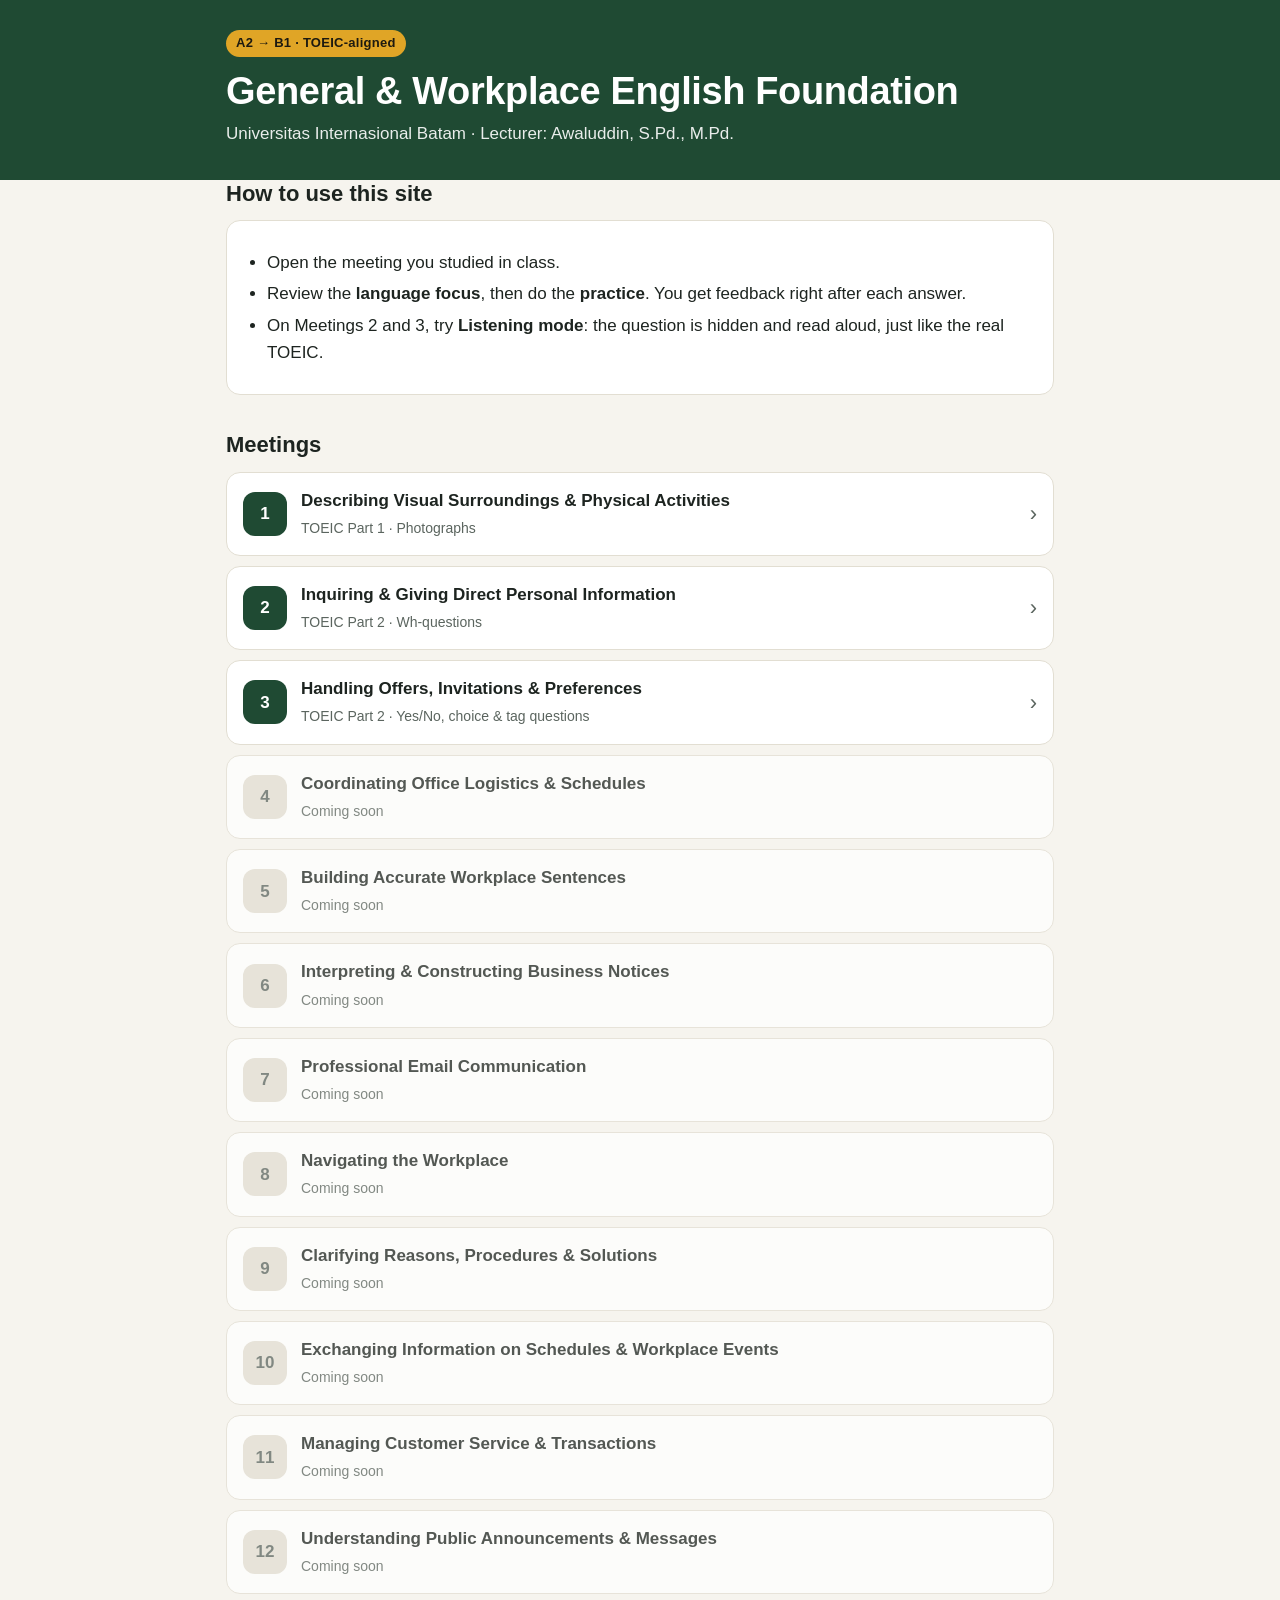
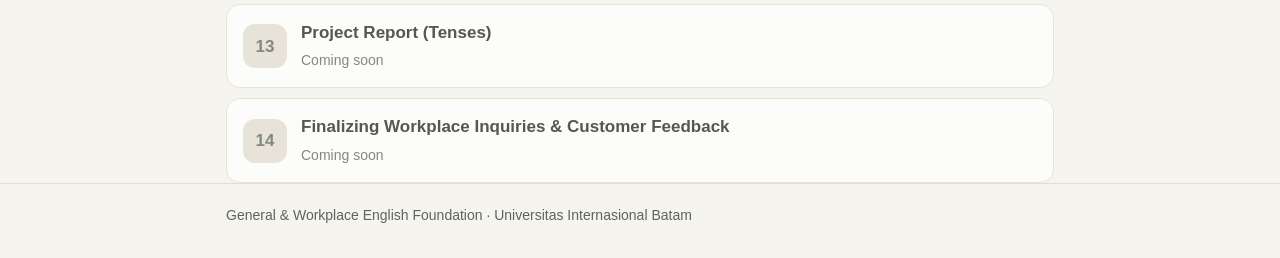
==== index.html @ 65c7a279 "Add course website with Meetings 1-3 practice pages Co-Authored-By: Claude Opus 5.5 <noreply@anthrop" ====
<!doctype html>
<html lang="en">
<head>
<meta charset="utf-8">
<meta name="viewport" content="width=device-width, initial-scale=1">
<title>Workplace English Foundation</title>
<meta name="description" content="General & Workplace English Foundation (A2 → B1), Universitas Internasional Batam. Meeting materials and TOEIC-style practice.">
<link rel="stylesheet" href="assets/style.css">
</head>
<body>
<header class="site">
  <div class="wrap">
    <span class="badge">A2 → B1 · TOEIC-aligned</span>
    <h1>General &amp; Workplace English Foundation</h1>
    <p>Universitas Internasional Batam · Lecturer: Awaluddin, S.Pd., M.Pd.</p>
  </div>
</header>

<main class="wrap">
  <h2>How to use this site</h2>
  <div class="card">
    <ul class="clean">
      <li>Open the meeting you studied in class.</li>
      <li>Review the <strong>language focus</strong>, then do the <strong>practice</strong>. You get feedback right after each answer.</li>
      <li>On Meetings 2 and 3, try <strong>Listening mode</strong>: the question is hidden and read aloud, just like the real TOEIC.</li>
    </ul>
  </div>

  <h2>Meetings</h2>
  <ul class="meetings">
    <li><a href="meeting-01.html"><span class="num">1</span><span><span class="title">Describing Visual Surroundings &amp; Physical Activities</span><br><span class="meta">TOEIC Part 1 · Photographs</span></span><span class="go" aria-hidden="true">›</span></a></li>
    <li><a href="meeting-02.html"><span class="num">2</span><span><span class="title">Inquiring &amp; Giving Direct Personal Information</span><br><span class="meta">TOEIC Part 2 · Wh-questions</span></span><span class="go" aria-hidden="true">›</span></a></li>
    <li><a href="meeting-03.html"><span class="num">3</span><span><span class="title">Handling Offers, Invitations &amp; Preferences</span><br><span class="meta">TOEIC Part 2 · Yes/No, choice &amp; tag questions</span></span><span class="go" aria-hidden="true">›</span></a></li>
    <li class="soon"><div><span class="num">4</span><span><span class="title">Coordinating Office Logistics &amp; Schedules</span><br><span class="meta">Coming soon</span></span></div></li>
    <li class="soon"><div><span class="num">5</span><span><span class="title">Building Accurate Workplace Sentences</span><br><span class="meta">Coming soon</span></span></div></li>
    <li class="soon"><div><span class="num">6</span><span><span class="title">Interpreting &amp; Constructing Business Notices</span><br><span class="meta">Coming soon</span></span></div></li>
    <li class="soon"><div><span class="num">7</span><span><span class="title">Professional Email Communication</span><br><span class="meta">Coming soon</span></span></div></li>
    <li class="soon"><div><span class="num">8</span><span><span class="title">Navigating the Workplace</span><br><span class="meta">Coming soon</span></span></div></li>
    <li class="soon"><div><span class="num">9</span><span><span class="title">Clarifying Reasons, Procedures &amp; Solutions</span><br><span class="meta">Coming soon</span></span></div></li>
    <li class="soon"><div><span class="num">10</span><span><span class="title">Exchanging Information on Schedules &amp; Workplace Events</span><br><span class="meta">Coming soon</span></span></div></li>
    <li class="soon"><div><span class="num">11</span><span><span class="title">Managing Customer Service &amp; Transactions</span><br><span class="meta">Coming soon</span></span></div></li>
    <li class="soon"><div><span class="num">12</span><span><span class="title">Understanding Public Announcements &amp; Messages</span><br><span class="meta">Coming soon</span></span></div></li>
    <li class="soon"><div><span class="num">13</span><span><span class="title">Project Report (Tenses)</span><br><span class="meta">Coming soon</span></span></div></li>
    <li class="soon"><div><span class="num">14</span><span><span class="title">Finalizing Workplace Inquiries &amp; Customer Feedback</span><br><span class="meta">Coming soon</span></span></div></li>
  </ul>
</main>

<footer class="site">
  <div class="wrap">General &amp; Workplace English Foundation · Universitas Internasional Batam</div>
</footer>
</body>
</html>
---- assets/style.css ----
:root {
  --bg: #f6f4ee;
  --surface: #ffffff;
  --ink: #1d2420;
  --muted: #5b655f;
  --line: #e2ded2;
  --brand: #1f4a33;
  --brand-ink: #ffffff;
  --accent: #e0a526;
  --accent-soft: #fbf1d8;
  --ok: #1d7a46;
  --ok-soft: #e3f3e9;
  --bad: #b3372c;
  --bad-soft: #fbe6e3;
  --radius: 14px;
  color-scheme: light;
}
@media (prefers-color-scheme: dark) {
  :root:not([data-theme="light"]) {
    --bg: #131815;
    --surface: #1b221e;
    --ink: #e8ece9;
    --muted: #a2ada6;
    --line: #2d3731;
    --brand: #2c6b49;
    --accent: #e8b545;
    --accent-soft: #3a3120;
    --ok: #5fcf8e;
    --ok-soft: #1c3526;
    --bad: #f08a7e;
    --bad-soft: #3d2320;
    color-scheme: dark;
  }
}
:root[data-theme="dark"] {
  --bg: #131815; --surface: #1b221e; --ink: #e8ece9; --muted: #a2ada6; --line: #2d3731;
  --brand: #2c6b49; --accent: #e8b545; --accent-soft: #3a3120;
  --ok: #5fcf8e; --ok-soft: #1c3526; --bad: #f08a7e; --bad-soft: #3d2320;
  color-scheme: dark;
}

* { box-sizing: border-box; }
html { -webkit-text-size-adjust: 100%; }
body {
  margin: 0;
  background: var(--bg);
  color: var(--ink);
  font: 17px/1.6 -apple-system, BlinkMacSystemFont, "Segoe UI", Roboto, "Helvetica Neue", Arial, sans-serif;
}
a { color: var(--brand); }
@media (prefers-color-scheme: dark) { :root:not([data-theme="light"]) a { color: var(--accent); } }

.wrap { max-width: 860px; margin: 0 auto; padding: 0 16px; }

header.site {
  background: var(--brand);
  color: var(--brand-ink);
  padding: 28px 0 32px;
}
header.site a { color: var(--brand-ink); text-decoration: none; }
header.site .crumb { font-size: 14px; opacity: .85; margin-bottom: 10px; display: inline-block; }
header.site h1 { margin: 0 0 6px; font-size: clamp(26px, 5vw, 38px); line-height: 1.2; letter-spacing: -.01em; }
header.site p { margin: 0; opacity: .9; max-width: 60ch; }
.badge {
  display: inline-block; background: var(--accent); color: #1d1a10;
  font-size: 13px; font-weight: 700; padding: 3px 10px; border-radius: 999px;
  margin-bottom: 12px; letter-spacing: .02em;
}

main { padding: 28px 0 48px; }
h2 { font-size: 22px; margin: 36px 0 12px; line-height: 1.3; }
h2:first-child { margin-top: 0; }
h3 { font-size: 18px; margin: 20px 0 8px; }

.card {
  background: var(--surface);
  border: 1px solid var(--line);
  border-radius: var(--radius);
  padding: 20px;
  margin-bottom: 16px;
}
.note {
  background: var(--accent-soft);
  border-left: 4px solid var(--accent);
  border-radius: 8px;
  padding: 12px 16px;
  margin: 16px 0;
}

/* Meeting list */
.meetings { list-style: none; padding: 0; margin: 0; display: grid; gap: 10px; }
.meetings li a, .meetings li > div {
  display: flex; gap: 14px; align-items: center;
  background: var(--surface); border: 1px solid var(--line); border-radius: var(--radius);
  padding: 14px 16px; text-decoration: none; color: var(--ink);
}
.meetings li a:hover { border-color: var(--brand); }
.meetings .num {
  flex: 0 0 44px; height: 44px; border-radius: 12px;
  display: grid; place-items: center; font-weight: 700;
  background: var(--brand); color: var(--brand-ink);
}
.meetings .soon .num { background: var(--line); color: var(--muted); }
.meetings .title { font-weight: 600; line-height: 1.35; }
.meetings .meta { font-size: 14px; color: var(--muted); }
.meetings .soon { opacity: .75; }
.meetings .go { margin-left: auto; font-size: 22px; color: var(--muted); }

/* Language focus tables */
.focus { width: 100%; border-collapse: collapse; font-size: 16px; }
.focus th, .focus td { text-align: left; padding: 10px 8px; border-bottom: 1px solid var(--line); vertical-align: top; }
.focus th { font-size: 13px; text-transform: uppercase; letter-spacing: .04em; color: var(--muted); }
.table-scroll { overflow-x: auto; }

ul.clean { padding-left: 20px; margin: 8px 0; }
ul.clean li { margin: 4px 0; }

/* Quiz */
.quiz-bar {
  display: flex; flex-wrap: wrap; gap: 10px; align-items: center; justify-content: space-between;
  margin-bottom: 16px;
}
.toggle { display: inline-flex; border: 1px solid var(--line); border-radius: 999px; overflow: hidden; background: var(--surface); }
.toggle button {
  border: 0; background: transparent; color: var(--ink); font: inherit; font-size: 15px;
  padding: 8px 16px; cursor: pointer; min-height: 40px;
}
.toggle button[aria-pressed="true"] { background: var(--brand); color: var(--brand-ink); }
.score { font-weight: 700; font-size: 15px; }

.q { background: var(--surface); border: 1px solid var(--line); border-radius: var(--radius); padding: 18px; margin-bottom: 14px; }
.q-head { display: flex; gap: 10px; align-items: flex-start; margin-bottom: 12px; }
.q-num { flex: 0 0 auto; font-weight: 700; color: var(--muted); min-width: 26px; }
.q-text { font-weight: 600; }
.q-text.hidden-text { color: var(--muted); font-weight: 400; font-style: italic; }
.play {
  margin-left: auto; flex: 0 0 auto;
  border: 1px solid var(--line); background: var(--surface); color: var(--ink);
  border-radius: 999px; padding: 6px 14px; font: inherit; font-size: 14px; cursor: pointer; min-height: 36px;
}
.opts { display: grid; gap: 8px; }
.opt {
  display: flex; gap: 10px; align-items: flex-start; text-align: left; width: 100%;
  border: 1px solid var(--line); background: var(--bg); color: var(--ink);
  border-radius: 10px; padding: 10px 12px; font: inherit; cursor: pointer; min-height: 44px;
}
.opt:hover:not(:disabled) { border-color: var(--brand); }
.opt .letter { font-weight: 700; flex: 0 0 22px; }
.opt:disabled { cursor: default; }
.opt.correct { background: var(--ok-soft); border-color: var(--ok); }
.opt.wrong { background: var(--bad-soft); border-color: var(--bad); }
.feedback { margin-top: 10px; font-size: 15px; padding: 10px 12px; border-radius: 10px; display: none; }
.feedback.show { display: block; }
.feedback.ok { background: var(--ok-soft); }
.feedback.no { background: var(--bad-soft); }
.feedback strong { display: block; margin-bottom: 2px; }

.btn {
  display: inline-block; border: 0; background: var(--brand); color: var(--brand-ink);
  font: inherit; font-weight: 600; padding: 10px 18px; border-radius: 999px; cursor: pointer; min-height: 44px;
}
.btn.secondary { background: var(--surface); color: var(--ink); border: 1px solid var(--line); }
.result { text-align: center; }
.result .big { font-size: 40px; font-weight: 800; margin: 4px 0; }

.pager { display: flex; justify-content: space-between; gap: 12px; margin-top: 28px; flex-wrap: wrap; }
.pager a { text-decoration: none; font-weight: 600; }

footer.site { border-top: 1px solid var(--line); padding: 20px 0 32px; font-size: 14px; color: var(--muted); }
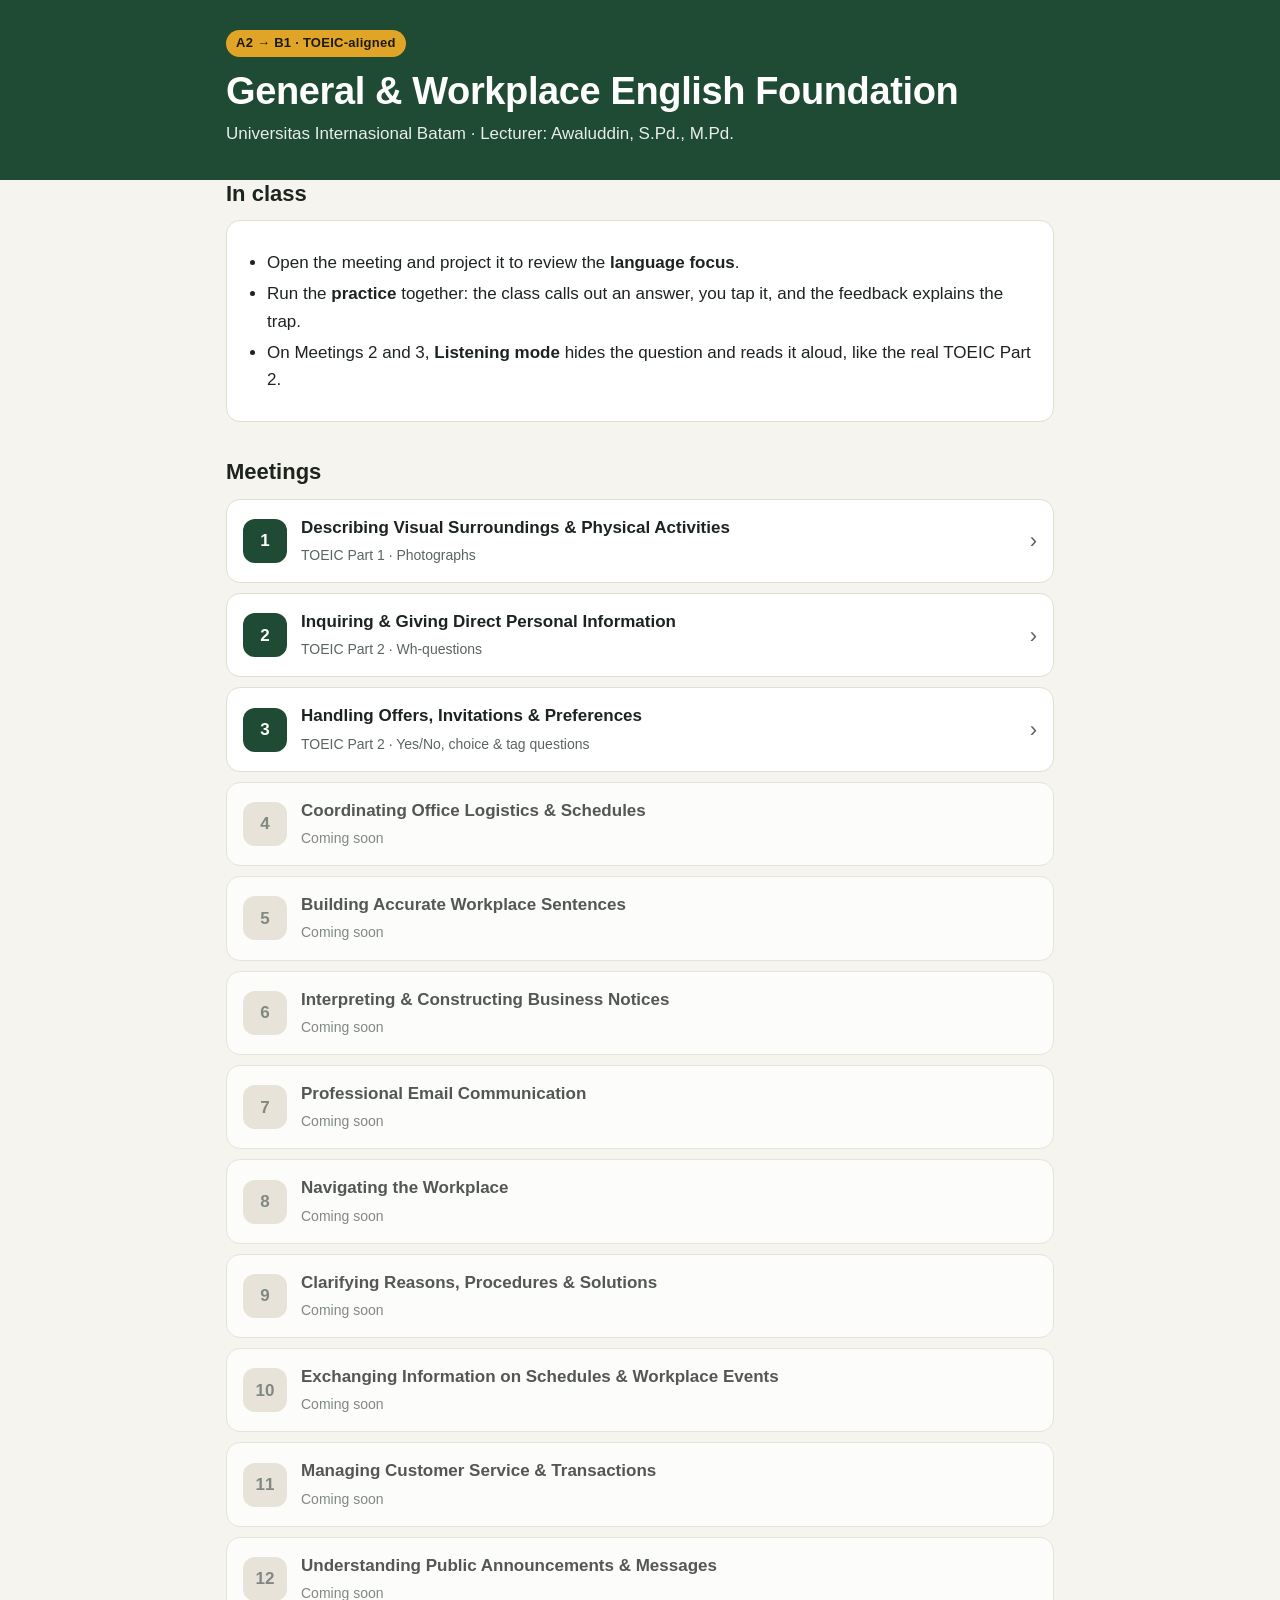
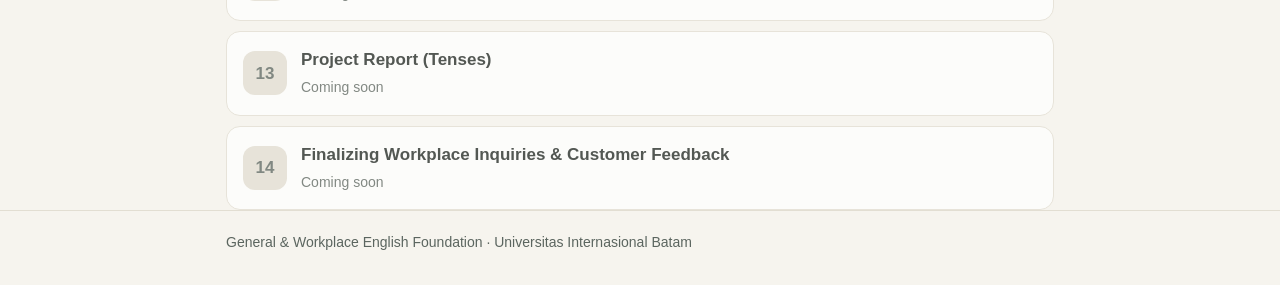
==== commit 205c3765: "Adapt home page for in-class lecturer use Co-Authored-By: Claude Opus 5.5 <noreply@anthropic.com> Cl" ====
--- a/index.html
+++ b/index.html
@@ -17,12 +17,12 @@
 </header>
 
 <main class="wrap">
-  <h2>How to use this site</h2>
+  <h2>In class</h2>
   <div class="card">
     <ul class="clean">
-      <li>Open the meeting you studied in class.</li>
-      <li>Review the <strong>language focus</strong>, then do the <strong>practice</strong>. You get feedback right after each answer.</li>
-      <li>On Meetings 2 and 3, try <strong>Listening mode</strong>: the question is hidden and read aloud, just like the real TOEIC.</li>
+      <li>Open the meeting and project it to review the <strong>language focus</strong>.</li>
+      <li>Run the <strong>practice</strong> together: the class calls out an answer, you tap it, and the feedback explains the trap.</li>
+      <li>On Meetings 2 and 3, <strong>Listening mode</strong> hides the question and reads it aloud, like the real TOEIC Part 2.</li>
     </ul>
   </div>
 
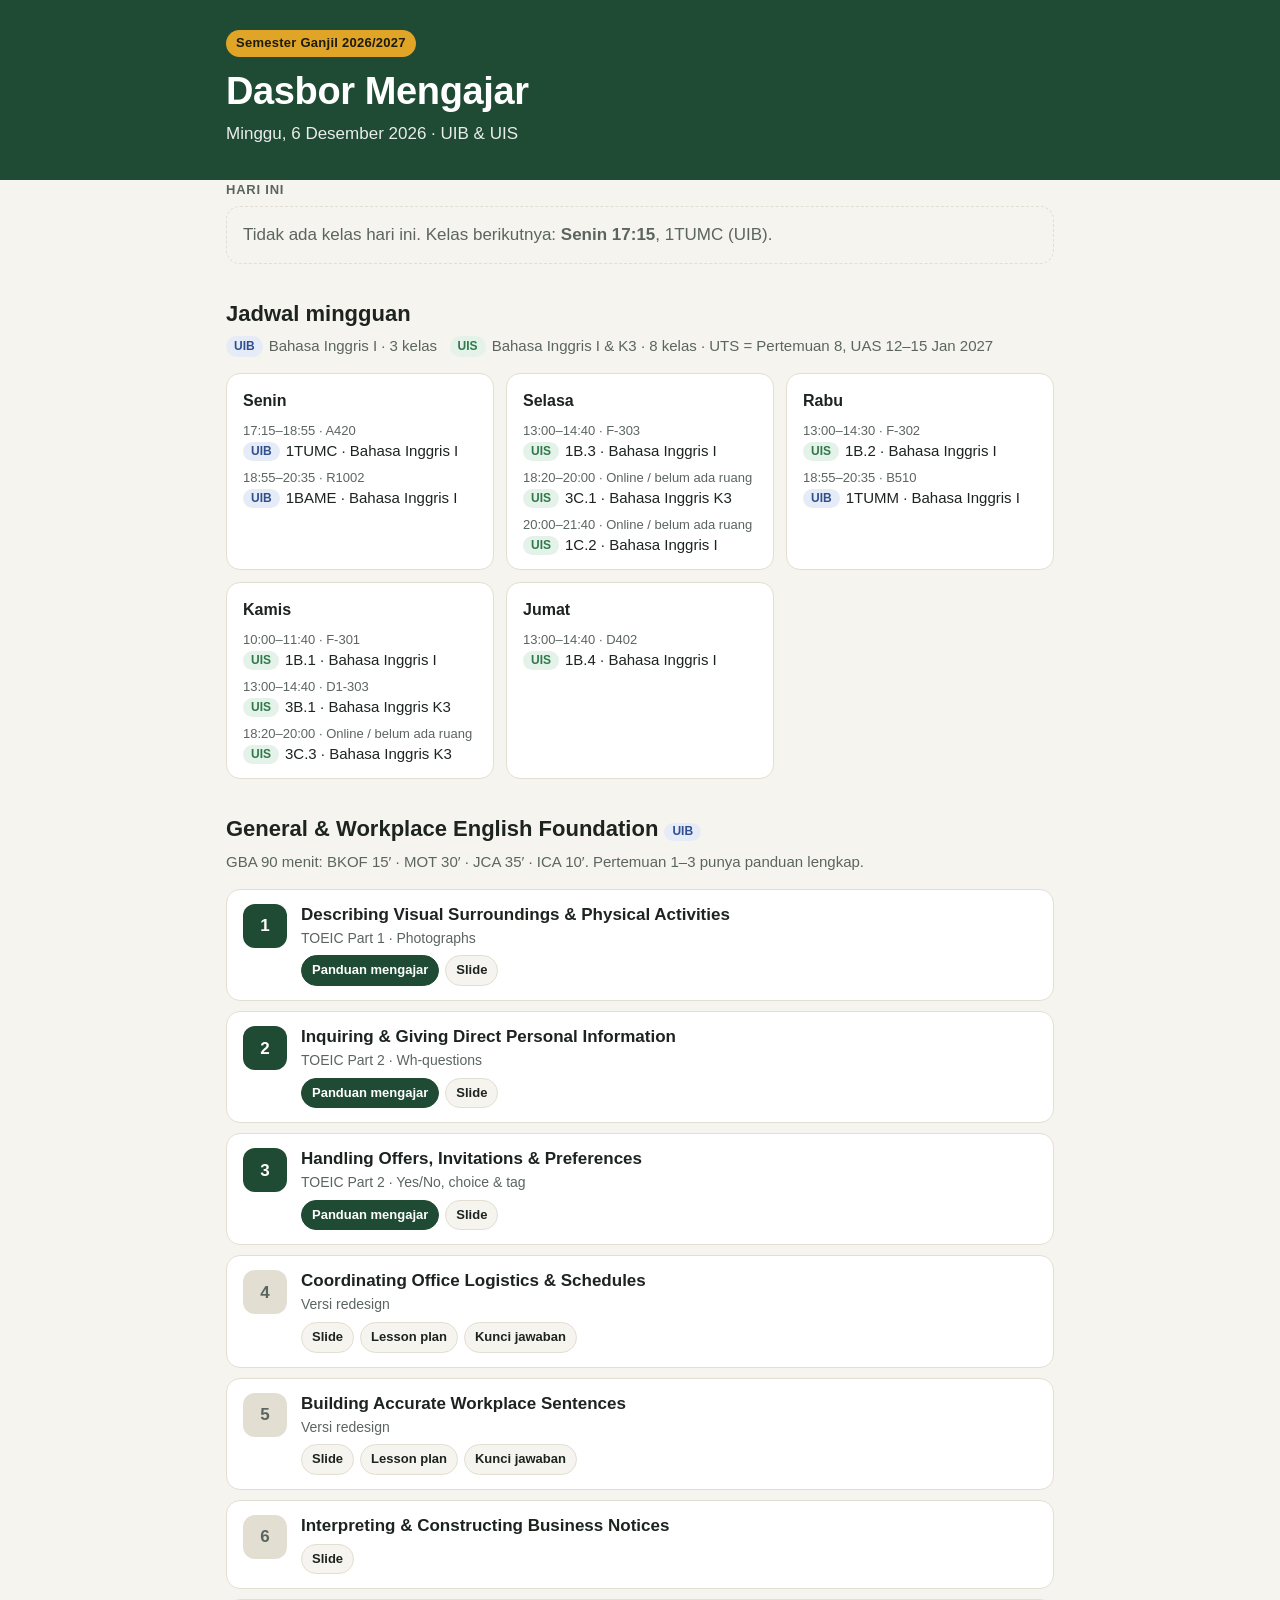
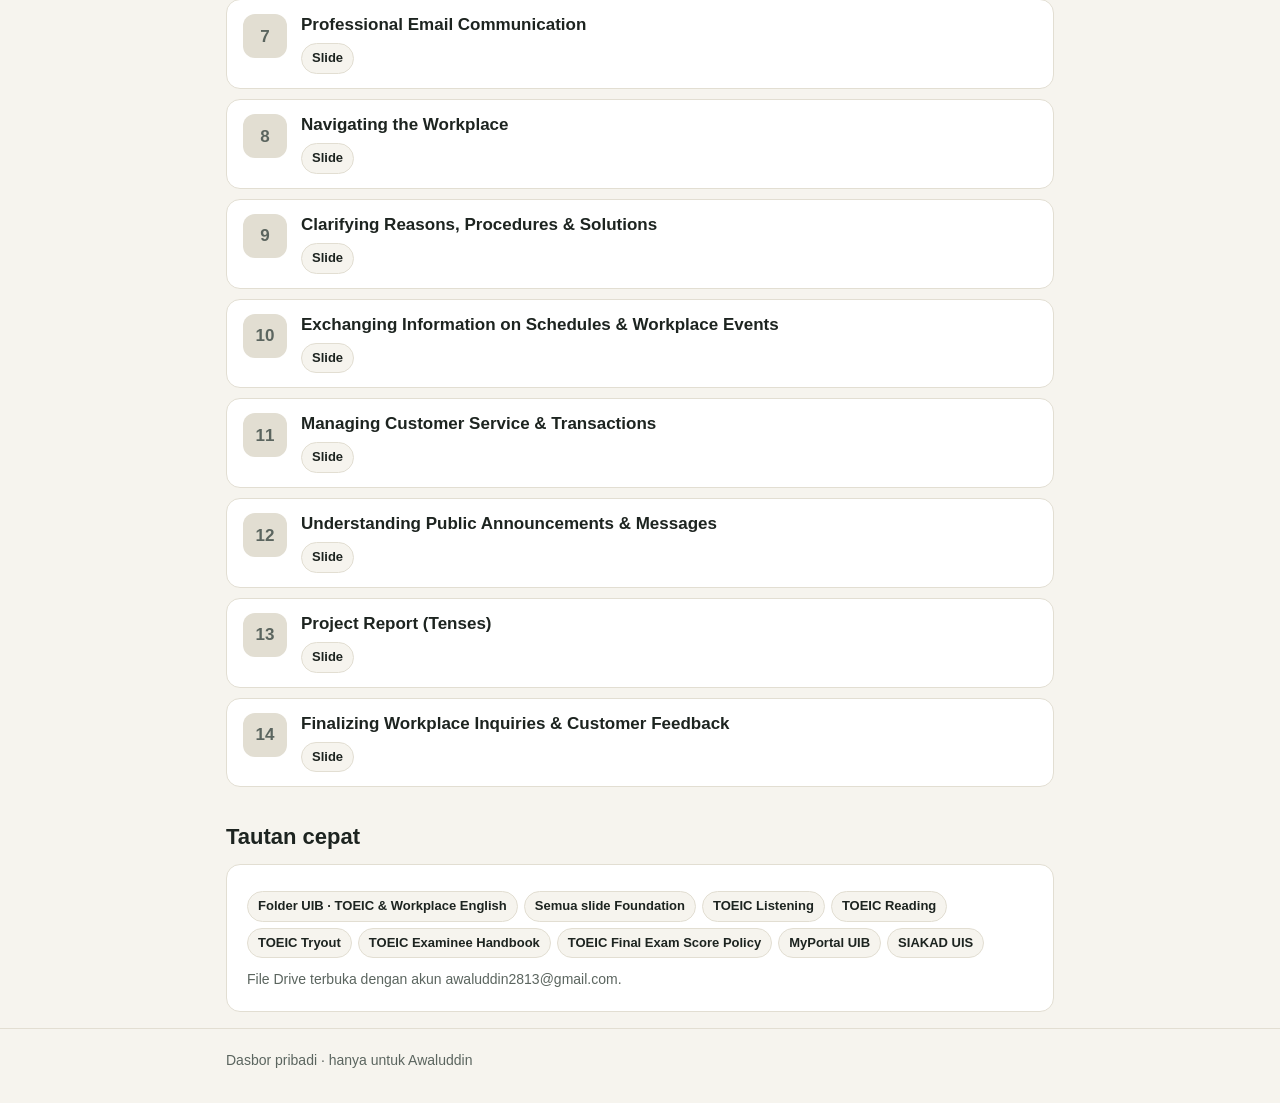
==== commit 18dac0e8: "Turn site into a private lecturer dashboard for UIB and UIS Co-Authored-By: Claude Opus 5.5 <noreply" ====
--- a/index.html
+++ b/index.html
@@ -1,52 +1,161 @@
 <!doctype html>
-<html lang="en">
+<html lang="id">
 <head>
 <meta charset="utf-8">
 <meta name="viewport" content="width=device-width, initial-scale=1">
-<title>Workplace English Foundation</title>
-<meta name="description" content="General & Workplace English Foundation (A2 → B1), Universitas Internasional Batam. Meeting materials and TOEIC-style practice.">
+<title>Dasbor Mengajar Awaluddin</title>
+<meta name="description" content="Dasbor mengajar pribadi: jadwal kelas UIB dan UIS, materi General & Workplace English Foundation.">
 <link rel="stylesheet" href="assets/style.css">
 </head>
 <body>
 <header class="site">
   <div class="wrap">
-    <span class="badge">A2 → B1 · TOEIC-aligned</span>
-    <h1>General &amp; Workplace English Foundation</h1>
-    <p>Universitas Internasional Batam · Lecturer: Awaluddin, S.Pd., M.Pd.</p>
+    <span class="badge">Semester Ganjil 2026/2027</span>
+    <h1>Dasbor Mengajar</h1>
+    <p id="today-line">Awaluddin, S.Pd., M.Pd. · UIB &amp; UIS</p>
   </div>
 </header>
 
 <main class="wrap">
-  <h2>In class</h2>
-  <div class="card">
-    <ul class="clean">
-      <li>Open the meeting and project it to review the <strong>language focus</strong>.</li>
-      <li>Run the <strong>practice</strong> together: the class calls out an answer, you tap it, and the feedback explains the trap.</li>
-      <li>On Meetings 2 and 3, <strong>Listening mode</strong> hides the question and reads it aloud, like the real TOEIC Part 2.</li>
-    </ul>
-  </div>
+  <section>
+    <p class="eyebrow" id="today-label">Hari ini</p>
+    <div class="today" id="today"></div>
+  </section>
 
-  <h2>Meetings</h2>
-  <ul class="meetings">
-    <li><a href="meeting-01.html"><span class="num">1</span><span><span class="title">Describing Visual Surroundings &amp; Physical Activities</span><br><span class="meta">TOEIC Part 1 · Photographs</span></span><span class="go" aria-hidden="true">›</span></a></li>
-    <li><a href="meeting-02.html"><span class="num">2</span><span><span class="title">Inquiring &amp; Giving Direct Personal Information</span><br><span class="meta">TOEIC Part 2 · Wh-questions</span></span><span class="go" aria-hidden="true">›</span></a></li>
-    <li><a href="meeting-03.html"><span class="num">3</span><span><span class="title">Handling Offers, Invitations &amp; Preferences</span><br><span class="meta">TOEIC Part 2 · Yes/No, choice &amp; tag questions</span></span><span class="go" aria-hidden="true">›</span></a></li>
-    <li class="soon"><div><span class="num">4</span><span><span class="title">Coordinating Office Logistics &amp; Schedules</span><br><span class="meta">Coming soon</span></span></div></li>
-    <li class="soon"><div><span class="num">5</span><span><span class="title">Building Accurate Workplace Sentences</span><br><span class="meta">Coming soon</span></span></div></li>
-    <li class="soon"><div><span class="num">6</span><span><span class="title">Interpreting &amp; Constructing Business Notices</span><br><span class="meta">Coming soon</span></span></div></li>
-    <li class="soon"><div><span class="num">7</span><span><span class="title">Professional Email Communication</span><br><span class="meta">Coming soon</span></span></div></li>
-    <li class="soon"><div><span class="num">8</span><span><span class="title">Navigating the Workplace</span><br><span class="meta">Coming soon</span></span></div></li>
-    <li class="soon"><div><span class="num">9</span><span><span class="title">Clarifying Reasons, Procedures &amp; Solutions</span><br><span class="meta">Coming soon</span></span></div></li>
-    <li class="soon"><div><span class="num">10</span><span><span class="title">Exchanging Information on Schedules &amp; Workplace Events</span><br><span class="meta">Coming soon</span></span></div></li>
-    <li class="soon"><div><span class="num">11</span><span><span class="title">Managing Customer Service &amp; Transactions</span><br><span class="meta">Coming soon</span></span></div></li>
-    <li class="soon"><div><span class="num">12</span><span><span class="title">Understanding Public Announcements &amp; Messages</span><br><span class="meta">Coming soon</span></span></div></li>
-    <li class="soon"><div><span class="num">13</span><span><span class="title">Project Report (Tenses)</span><br><span class="meta">Coming soon</span></span></div></li>
-    <li class="soon"><div><span class="num">14</span><span><span class="title">Finalizing Workplace Inquiries &amp; Customer Feedback</span><br><span class="meta">Coming soon</span></span></div></li>
-  </ul>
+  <section>
+    <h2>Jadwal mingguan</h2>
+    <p class="sub" style="margin-top:-6px;color:var(--muted);font-size:15px">
+      <span class="tag uib">UIB</span>Bahasa Inggris I · 3 kelas &nbsp;
+      <span class="tag uis">UIS</span>Bahasa Inggris I &amp; K3 · 8 kelas · UTS = Pertemuan 8, UAS 12–15 Jan 2027
+    </p>
+    <div class="week" id="week"></div>
+  </section>
+
+  <section>
+    <h2>General &amp; Workplace English Foundation <span class="tag uib">UIB</span></h2>
+    <p style="margin-top:-6px;color:var(--muted);font-size:15px">GBA 90 menit: BKOF 15′ · MOT 30′ · JCA 35′ · ICA 10′. Pertemuan 1–3 punya panduan lengkap.</p>
+    <ul class="syllabus" id="syllabus"></ul>
+  </section>
+
+  <section>
+    <h2>Tautan cepat</h2>
+    <div class="card">
+      <div class="links">
+        <a class="chip" href="https://drive.google.com/drive/folders/1WRc7hE4p2OFOmiMTKAGkueIkOAlQ-EJi" target="_blank" rel="noopener">Folder UIB · TOEIC &amp; Workplace English</a>
+        <a class="chip" href="https://drive.google.com/drive/folders/19buNrXGujuGSkWIZkO8Hx0L99jeWg0Wh" target="_blank" rel="noopener">Semua slide Foundation</a>
+        <a class="chip" href="https://drive.google.com/drive/folders/1HiQXaSoRsADOHfRabKzm_dRoukd2ix9q" target="_blank" rel="noopener">TOEIC Listening</a>
+        <a class="chip" href="https://drive.google.com/drive/folders/1Rbs-_N9RNq037KxLwt4qZbz95Ur0ZdE9" target="_blank" rel="noopener">TOEIC Reading</a>
+        <a class="chip" href="https://drive.google.com/drive/folders/1PQmiNB_Uv6mE_B2v7OtWA0FfnB9pEj6b" target="_blank" rel="noopener">TOEIC Tryout</a>
+        <a class="chip" href="https://drive.google.com/file/d/1kjS__hEvNf5uwLlzG4aUpKQ5-BKjK-ev/view" target="_blank" rel="noopener">TOEIC Examinee Handbook</a>
+        <a class="chip" href="https://drive.google.com/file/d/1-8Dkj3xXqXUKjciZPPDwm0-xwv0I0gLG/view" target="_blank" rel="noopener">TOEIC Final Exam Score Policy</a>
+        <a class="chip" href="https://myportal.uib.ac.id" target="_blank" rel="noopener">MyPortal UIB</a>
+        <a class="chip" href="https://siakadku.uis.ac.id" target="_blank" rel="noopener">SIAKAD UIS</a>
+      </div>
+      <p style="font-size:14px;color:var(--muted);margin:10px 0 0">File Drive terbuka dengan akun awaluddin2813@gmail.com.</p>
+    </div>
+  </section>
 </main>
 
 <footer class="site">
-  <div class="wrap">General &amp; Workplace English Foundation · Universitas Internasional Batam</div>
+  <div class="wrap">Dasbor pribadi · hanya untuk Awaluddin</div>
 </footer>
+
+<script>
+(function () {
+  // Weekly schedule. day: 1 = Senin … 5 = Jumat
+  var CLASSES = [
+    { day: 1, start: "17:15", end: "18:55", campus: "uib", code: "1TUMC", course: "Bahasa Inggris I", note: "Sistem Informasi · 36 mhs", room: "A420" },
+    { day: 1, start: "18:55", end: "20:35", campus: "uib", code: "1BAME", course: "Bahasa Inggris I", note: "Ilmu Hukum · 47 mhs", room: "R1002" },
+    { day: 2, start: "13:00", end: "14:40", campus: "uis", code: "1B.3", course: "Bahasa Inggris I", note: "", room: "F-303" },
+    { day: 2, start: "18:20", end: "20:00", campus: "uis", code: "3C.1", course: "Bahasa Inggris K3", note: "", room: "Online / belum ada ruang" },
+    { day: 2, start: "20:00", end: "21:40", campus: "uis", code: "1C.2", course: "Bahasa Inggris I", note: "", room: "Online / belum ada ruang" },
+    { day: 3, start: "13:00", end: "14:30", campus: "uis", code: "1B.2", course: "Bahasa Inggris I", note: "", room: "F-302" },
+    { day: 3, start: "18:55", end: "20:35", campus: "uib", code: "1TUMM", course: "Bahasa Inggris I", note: "Manajemen · 35 mhs", room: "B510" },
+    { day: 4, start: "10:00", end: "11:40", campus: "uis", code: "1B.1", course: "Bahasa Inggris I", note: "", room: "F-301" },
+    { day: 4, start: "13:00", end: "14:40", campus: "uis", code: "3B.1", course: "Bahasa Inggris K3", note: "", room: "D1-303" },
+    { day: 4, start: "18:20", end: "20:00", campus: "uis", code: "3C.3", course: "Bahasa Inggris K3", note: "", room: "Online / belum ada ruang" },
+    { day: 5, start: "13:00", end: "14:40", campus: "uis", code: "1B.4", course: "Bahasa Inggris I", note: "", room: "D402" }
+  ];
+  var DAYS = ["Minggu", "Senin", "Selasa", "Rabu", "Kamis", "Jumat", "Sabtu"];
+  var MONTHS = ["Januari","Februari","Maret","April","Mei","Juni","Juli","Agustus","September","Oktober","November","Desember"];
+
+  // Current time in Asia/Jakarta, regardless of device timezone
+  function jakartaNow() {
+    var parts = new Intl.DateTimeFormat("en-GB", { timeZone: "Asia/Jakarta", weekday: "short", year: "numeric", month: "numeric", day: "numeric", hour: "2-digit", minute: "2-digit", hour12: false }).formatToParts(new Date());
+    var o = {}; parts.forEach(function (p) { o[p.type] = p.value; });
+    var wd = { Sun: 0, Mon: 1, Tue: 2, Wed: 3, Thu: 4, Fri: 5, Sat: 6 }[o.weekday];
+    return { day: wd, date: +o.day, month: +o.month - 1, year: +o.year, minutes: (+o.hour % 24) * 60 + (+o.minute) };
+  }
+  function mins(t) { var a = t.split(":"); return +a[0] * 60 + +a[1]; }
+  function esc(s) { return String(s).replace(/[&<>"]/g, function (c) { return { "&": "&amp;", "<": "&lt;", ">": "&gt;", '"': "&quot;" }[c]; }); }
+  function tag(c) { return '<span class="tag ' + c.campus + '">' + c.campus.toUpperCase() + "</span>"; }
+
+  var now = jakartaNow();
+  document.getElementById("today-line").textContent =
+    DAYS[now.day] + ", " + now.date + " " + MONTHS[now.month] + " " + now.year + " · UIB & UIS";
+
+  // Today / next class
+  var todayBox = document.getElementById("today");
+  var todays = CLASSES.filter(function (c) { return c.day === now.day; });
+  var label = document.getElementById("today-label");
+  if (todays.length) {
+    label.textContent = "Hari ini · " + todays.length + " kelas";
+    todayBox.innerHTML = todays.map(function (c) {
+      var live = now.minutes >= mins(c.start) && now.minutes < mins(c.end);
+      var done = now.minutes >= mins(c.end);
+      return '<div class="slot' + (live ? " now" : "") + '" style="' + (done ? "opacity:.6" : "") + '">' +
+        '<div class="time">' + c.start + "–" + c.end + (live ? '<div class="sub">Sedang berlangsung</div>' : done ? '<div class="sub">Selesai</div>' : "") + "</div>" +
+        '<div><div class="cls">' + tag(c) + esc(c.code) + " · " + esc(c.course) + "</div>" +
+        '<div class="sub">Ruang ' + esc(c.room) + (c.note ? " · " + esc(c.note) : "") + "</div></div></div>";
+    }).join("");
+  } else {
+    var next = null;
+    for (var i = 1; i <= 7 && !next; i++) {
+      var d = (now.day + i) % 7;
+      var list = CLASSES.filter(function (c) { return c.day === d; });
+      if (list.length) next = { day: d, c: list[0] };
+    }
+    label.textContent = "Hari ini";
+    todayBox.innerHTML = '<div class="empty">Tidak ada kelas hari ini.' +
+      (next ? " Kelas berikutnya: <strong>" + DAYS[next.day] + " " + next.c.start + "</strong>, " + esc(next.c.code) + " (" + next.c.campus.toUpperCase() + ")." : "") + "</div>";
+  }
+
+  // Week grid
+  var week = document.getElementById("week");
+  week.innerHTML = [1, 2, 3, 4, 5].map(function (d) {
+    var list = CLASSES.filter(function (c) { return c.day === d; });
+    return '<div class="day' + (d === now.day ? " is-today" : "") + '"><h3>' + DAYS[d] + (d === now.day ? "<small>HARI INI</small>" : "") + "</h3><ul>" +
+      list.map(function (c) {
+        return '<li><span class="t">' + c.start + "–" + c.end + " · " + esc(c.room) + "</span>" + tag(c) + esc(c.code) + " · " + esc(c.course) + "</li>";
+      }).join("") + "</ul></div>";
+  }).join("");
+
+  // Syllabus: General & Workplace English Foundation
+  var D = function (id) { return "https://drive.google.com/file/d/" + id + "/view"; };
+  var MEETINGS = [
+    { t: "Describing Visual Surroundings & Physical Activities", m: "TOEIC Part 1 · Photographs", page: "meeting-01.html", files: [["Slide", D("1mqGAIyrj0LFOnI_ihthQfXm1WMHWbnEC")]] },
+    { t: "Inquiring & Giving Direct Personal Information", m: "TOEIC Part 2 · Wh-questions", page: "meeting-02.html", files: [["Slide", D("1rCFzEn55rBjB3hnCxZvXZi2WPw5mV6Zj")]] },
+    { t: "Handling Offers, Invitations & Preferences", m: "TOEIC Part 2 · Yes/No, choice & tag", page: "meeting-03.html", files: [["Slide", D("1ETu5dCL7Ve3QBhrZ8AGrezmGyTgdnOK5")]] },
+    { t: "Coordinating Office Logistics & Schedules", m: "Versi redesign", files: [["Slide", D("1O3Ize5XM1KNJ49G_xYhrGUC-VgOgUb7O")], ["Lesson plan", D("1qE5e1-Sev_BXpIhwA4dLmUTzR7A_2UtO")], ["Kunci jawaban", D("1diktkSlCYZrzWvBn_Rzdh4IlCG8fnEvv")]] },
+    { t: "Building Accurate Workplace Sentences", m: "Versi redesign", files: [["Slide", D("1bItxUEEyQCaN0Mkq3GxJHZQju6eWHmrP")], ["Lesson plan", D("1DrTpbF7U5RTfJKJmp735J2SGrak0f-BP")], ["Kunci jawaban", "https://docs.google.com/document/d/1r4e_HiTKsPfqSS-QkH9_-X4swIASZkdI4qIilkEeFP4/edit"]] },
+    { t: "Interpreting & Constructing Business Notices", files: [["Slide", D("1CT8-NBzegMyXxO9r9dtVVQvfd0uhwVsr")]] },
+    { t: "Professional Email Communication", files: [["Slide", D("188rSgBFyrZ03OLc259AN8J7daG0lF4Ad")]] },
+    { t: "Navigating the Workplace", files: [["Slide", D("1TbhwUjci0cRiSMdHHtVwo2RzprRjiTIC")]] },
+    { t: "Clarifying Reasons, Procedures & Solutions", files: [["Slide", D("1SvpbdxrTruQEIpXTt-L9K660O-XCZnLh")]] },
+    { t: "Exchanging Information on Schedules & Workplace Events", files: [["Slide", D("1hlABeY6-4JgeRxpsuZaLaDX-NZSI4M7F")]] },
+    { t: "Managing Customer Service & Transactions", files: [["Slide", D("1b4aZKQtGZEQxjzRYJA-ceVt-y3XJJxh9")]] },
+    { t: "Understanding Public Announcements & Messages", files: [["Slide", D("1Ho7ZqMjboeWb4F6Y2yQAWyqq2TNpIPI-")]] },
+    { t: "Project Report (Tenses)", files: [["Slide", D("1m85vEtKhWSZz9Tcl3TgsiTPCY0kC8qxR")]] },
+    { t: "Finalizing Workplace Inquiries & Customer Feedback", files: [["Slide", D("1_UZD3zb_NgdR5TFxEXN4OYuXLRW4Iyx_")]] }
+  ];
+  document.getElementById("syllabus").innerHTML = MEETINGS.map(function (x, i) {
+    var chips = (x.page ? '<a class="chip primary" href="' + x.page + '">Panduan mengajar</a>' : "") +
+      x.files.map(function (f) { return '<a class="chip" href="' + f[1] + '" target="_blank" rel="noopener">' + esc(f[0]) + "</a>"; }).join("");
+    return '<li class="' + (x.page ? "ready" : "") + '"><span class="num">' + (i + 1) + "</span><div>" +
+      '<div class="title">' + esc(x.t) + "</div>" + (x.m ? '<div class="meta">' + esc(x.m) + "</div>" : "") +
+      '<div class="links">' + chips + "</div></div></li>";
+  }).join("");
+})();
+</script>
 </body>
 </html>
--- a/assets/style.css
+++ b/assets/style.css
@@ -167,3 +167,82 @@
 .pager a { text-decoration: none; font-weight: 600; }
 
 footer.site { border-top: 1px solid var(--line); padding: 20px 0 32px; font-size: 14px; color: var(--muted); }
+
+/* ---------- Lecturer dashboard ---------- */
+:root { --uib: #2f4f8f; --uis: #2f7a4a; --uib-soft: #e6ecf7; --uis-soft: #e4f2e9; }
+@media (prefers-color-scheme: dark) { :root:not([data-theme="light"]) { --uib: #9db6ea; --uis: #8fd3a8; --uib-soft: #1f2a40; --uis-soft: #1b3325; } }
+:root[data-theme="dark"] { --uib: #9db6ea; --uis: #8fd3a8; --uib-soft: #1f2a40; --uis-soft: #1b3325; }
+
+.eyebrow { font-size: 13px; font-weight: 700; letter-spacing: .06em; text-transform: uppercase; color: var(--muted); margin: 0 0 6px; }
+.today { display: grid; gap: 10px; }
+.slot {
+  display: grid; grid-template-columns: 112px 1fr; gap: 12px; align-items: start;
+  background: var(--surface); border: 1px solid var(--line); border-radius: var(--radius); padding: 14px 16px;
+}
+.slot .time { font-variant-numeric: tabular-nums; font-weight: 700; }
+.slot .cls { font-weight: 600; }
+.slot .sub { font-size: 14px; color: var(--muted); }
+.slot.now { border-color: var(--accent); box-shadow: 0 0 0 2px var(--accent-soft); }
+.tag { display: inline-block; font-size: 12px; font-weight: 700; padding: 1px 8px; border-radius: 999px; margin-right: 6px; vertical-align: 1px; }
+.tag.uib { background: var(--uib-soft); color: var(--uib); }
+.tag.uis { background: var(--uis-soft); color: var(--uis); }
+.empty { color: var(--muted); padding: 14px 16px; border: 1px dashed var(--line); border-radius: var(--radius); }
+
+.week { display: grid; grid-template-columns: repeat(auto-fill, minmax(230px, 1fr)); gap: 12px; }
+.day { background: var(--surface); border: 1px solid var(--line); border-radius: var(--radius); padding: 14px 16px; min-width: 0; }
+.day.is-today { border-color: var(--brand); }
+.day h3 { margin: 0 0 8px; font-size: 16px; display: flex; justify-content: space-between; align-items: baseline; gap: 8px; }
+.day h3 small { font-weight: 600; color: var(--brand); font-size: 12px; }
+.day ul { list-style: none; margin: 0; padding: 0; display: grid; gap: 8px; }
+.day li { font-size: 15px; line-height: 1.4; }
+.day li .t { font-variant-numeric: tabular-nums; color: var(--muted); font-size: 13px; display: block; }
+
+.links { display: flex; flex-wrap: wrap; gap: 6px; margin-top: 6px; }
+.chip {
+  display: inline-flex; align-items: center; gap: 4px; font-size: 13px; font-weight: 600;
+  padding: 4px 10px; border-radius: 999px; border: 1px solid var(--line); background: var(--bg);
+  color: var(--ink); text-decoration: none; min-height: 30px;
+}
+.chip:hover { border-color: var(--brand); }
+.chip.primary { background: var(--brand); color: var(--brand-ink); border-color: var(--brand); }
+@media (prefers-color-scheme: dark) { :root:not([data-theme="light"]) .chip { color: var(--ink); } :root:not([data-theme="light"]) .chip.primary { color: var(--brand-ink); } }
+:root[data-theme="dark"] .chip { color: var(--ink); }
+:root[data-theme="dark"] .chip.primary { color: var(--brand-ink); }
+
+.syllabus { list-style: none; padding: 0; margin: 0; display: grid; gap: 10px; }
+.syllabus li { display: grid; grid-template-columns: 44px 1fr; gap: 14px; background: var(--surface); border: 1px solid var(--line); border-radius: var(--radius); padding: 14px 16px; }
+.syllabus .num { width: 44px; height: 44px; border-radius: 12px; display: grid; place-items: center; font-weight: 700; background: var(--line); color: var(--muted); }
+.syllabus .ready .num { background: var(--brand); color: var(--brand-ink); }
+.syllabus .title { font-weight: 600; line-height: 1.35; }
+.syllabus .meta { font-size: 14px; color: var(--muted); }
+.syllabus > li > div { min-width: 0; }
+
+/* Meeting page */
+.jump { display: flex; flex-wrap: wrap; gap: 6px; margin: 0 0 20px; }
+.facts { display: grid; grid-template-columns: repeat(auto-fit, minmax(200px, 1fr)); gap: 12px; }
+.facts div { background: var(--surface); border: 1px solid var(--line); border-radius: 12px; padding: 12px 14px; }
+.facts dt { font-size: 12px; font-weight: 700; letter-spacing: .05em; text-transform: uppercase; color: var(--muted); }
+.facts dd { margin: 4px 0 0; }
+.stage { display: grid; grid-template-columns: 78px 1fr; gap: 14px; background: var(--surface); border: 1px solid var(--line); border-radius: var(--radius); padding: 16px; margin-bottom: 12px; }
+.stage .code { font-weight: 800; color: var(--brand); line-height: 1.2; }
+.stage .code span { display: block; font-size: 13px; font-weight: 600; color: var(--muted); font-variant-numeric: tabular-nums; }
+.stage > div { min-width: 0; }
+.stage h3 { margin: 0 0 6px; }
+.stage ol, .stage ul { margin: 6px 0; padding-left: 20px; }
+.stage li { margin: 3px 0; }
+.say { font-style: italic; }
+.key { width: 100%; border-collapse: collapse; font-variant-numeric: tabular-nums; text-align: center; }
+.key th, .key td { border: 1px solid var(--line); padding: 8px 4px; }
+.key th { font-size: 13px; color: var(--muted); font-weight: 600; }
+.key td { font-weight: 800; font-size: 18px; }
+details.script { background: var(--surface); border: 1px solid var(--line); border-radius: var(--radius); padding: 12px 16px; margin-bottom: 12px; }
+details.script summary { cursor: pointer; font-weight: 600; min-height: 32px; }
+details.script ol { padding-left: 22px; }
+details.script li { margin: 8px 0; }
+.ans { font-weight: 700; color: var(--ok); }
+@media (max-width: 480px) {
+  .slot { grid-template-columns: 1fr; gap: 2px; }
+  .stage { grid-template-columns: 1fr; gap: 6px; }
+}
+
+main > section + section { margin-top: 36px; }
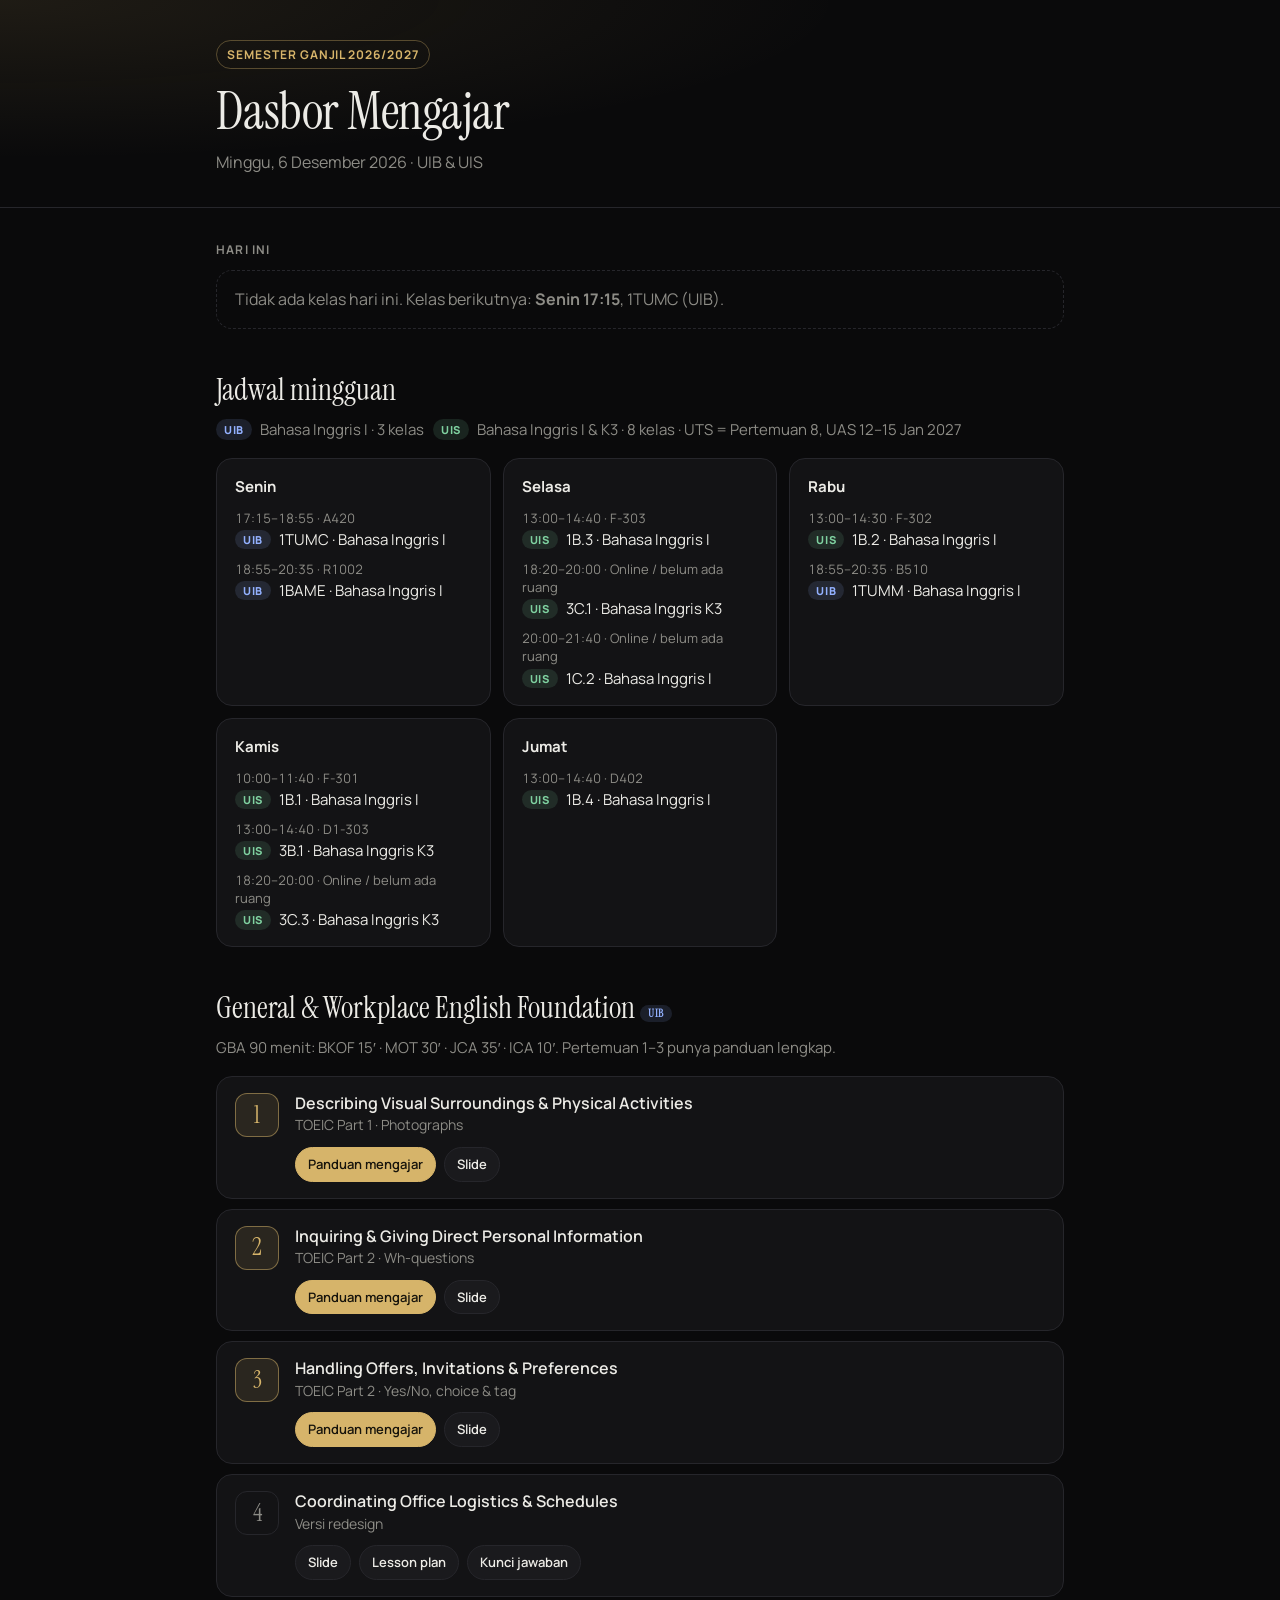
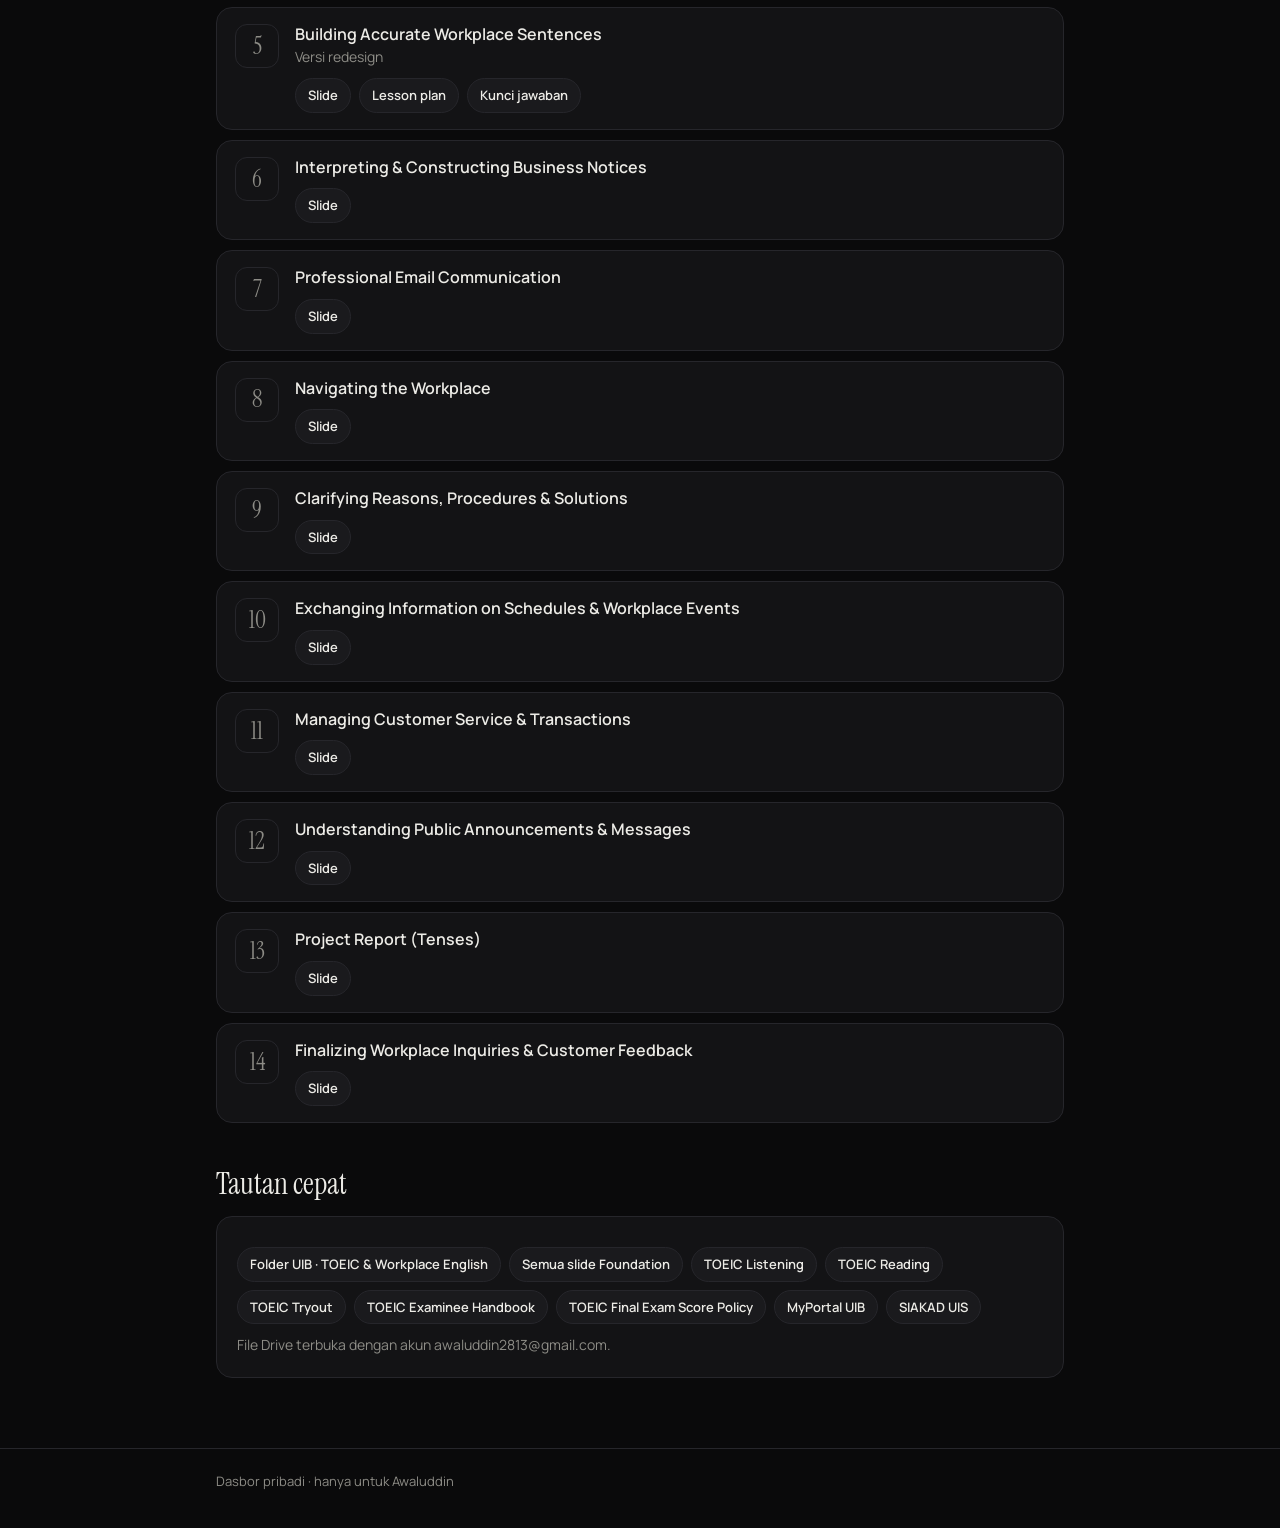
==== commit 862d71a8: "Switch dashboard to a black and gold theme Co-Authored-By: Claude Opus 5.5 <noreply@anthropic.com> C" ====
--- a/index.html
+++ b/index.html
@@ -5,6 +5,7 @@
 <meta name="viewport" content="width=device-width, initial-scale=1">
 <title>Dasbor Mengajar Awaluddin</title>
 <meta name="description" content="Dasbor mengajar pribadi: jadwal kelas UIB dan UIS, materi General & Workplace English Foundation.">
+<link rel="stylesheet" href="https://fonts.googleapis.com/css2?family=Instrument+Serif&family=Manrope:wght@400;500;600;700;800&display=swap">
 <link rel="stylesheet" href="assets/style.css">
 </head>
 <body>
@@ -24,7 +25,7 @@
 
   <section>
     <h2>Jadwal mingguan</h2>
-    <p class="sub" style="margin-top:-6px;color:var(--muted);font-size:15px">
+    <p class="lead">
       <span class="tag uib">UIB</span>Bahasa Inggris I · 3 kelas &nbsp;
       <span class="tag uis">UIS</span>Bahasa Inggris I &amp; K3 · 8 kelas · UTS = Pertemuan 8, UAS 12–15 Jan 2027
     </p>
@@ -33,7 +34,7 @@
 
   <section>
     <h2>General &amp; Workplace English Foundation <span class="tag uib">UIB</span></h2>
-    <p style="margin-top:-6px;color:var(--muted);font-size:15px">GBA 90 menit: BKOF 15′ · MOT 30′ · JCA 35′ · ICA 10′. Pertemuan 1–3 punya panduan lengkap.</p>
+    <p class="lead">GBA 90 menit: BKOF 15′ · MOT 30′ · JCA 35′ · ICA 10′. Pertemuan 1–3 punya panduan lengkap.</p>
     <ul class="syllabus" id="syllabus"></ul>
   </section>
 
@@ -103,7 +104,7 @@
     todayBox.innerHTML = todays.map(function (c) {
       var live = now.minutes >= mins(c.start) && now.minutes < mins(c.end);
       var done = now.minutes >= mins(c.end);
-      return '<div class="slot' + (live ? " now" : "") + '" style="' + (done ? "opacity:.6" : "") + '">' +
+      return '<div class="slot' + (live ? " now" : "") + '"' + (done ? ' style="opacity:.5"' : "") + '>' +
         '<div class="time">' + c.start + "–" + c.end + (live ? '<div class="sub">Sedang berlangsung</div>' : done ? '<div class="sub">Selesai</div>' : "") + "</div>" +
         '<div><div class="cls">' + tag(c) + esc(c.code) + " · " + esc(c.course) + "</div>" +
         '<div class="sub">Ruang ' + esc(c.room) + (c.note ? " · " + esc(c.note) : "") + "</div></div></div>";
--- a/assets/style.css
+++ b/assets/style.css
@@ -1,248 +1,168 @@
+/* Layout: single dark column, hairline surfaces, one warm gold accent.
+   Deliberately single-theme (black) at the owner's request. */
 :root {
-  --bg: #f6f4ee;
-  --surface: #ffffff;
-  --ink: #1d2420;
-  --muted: #5b655f;
-  --line: #e2ded2;
-  --brand: #1f4a33;
-  --brand-ink: #ffffff;
-  --accent: #e0a526;
-  --accent-soft: #fbf1d8;
-  --ok: #1d7a46;
-  --ok-soft: #e3f3e9;
-  --bad: #b3372c;
-  --bad-soft: #fbe6e3;
-  --radius: 14px;
-  color-scheme: light;
-}
-@media (prefers-color-scheme: dark) {
-  :root:not([data-theme="light"]) {
-    --bg: #131815;
-    --surface: #1b221e;
-    --ink: #e8ece9;
-    --muted: #a2ada6;
-    --line: #2d3731;
-    --brand: #2c6b49;
-    --accent: #e8b545;
-    --accent-soft: #3a3120;
-    --ok: #5fcf8e;
-    --ok-soft: #1c3526;
-    --bad: #f08a7e;
-    --bad-soft: #3d2320;
-    color-scheme: dark;
-  }
-}
-:root[data-theme="dark"] {
-  --bg: #131815; --surface: #1b221e; --ink: #e8ece9; --muted: #a2ada6; --line: #2d3731;
-  --brand: #2c6b49; --accent: #e8b545; --accent-soft: #3a3120;
-  --ok: #5fcf8e; --ok-soft: #1c3526; --bad: #f08a7e; --bad-soft: #3d2320;
+  --bg: #0a0a0b;
+  --surface: #131315;
+  --surface-2: #1a1a1d;
+  --line: #26262b;
+  --ink: #ecebe6;
+  --muted: #8d8c86;
+  --gold: #d6b46a;
+  --gold-soft: rgba(214, 180, 106, .12);
+  --ok: #7fd1a0;
+  --ok-soft: rgba(127, 209, 160, .12);
+  --bad: #f0907f;
+  --bad-soft: rgba(240, 144, 127, .12);
+  --uib: #93b1ff;
+  --uib-soft: rgba(147, 177, 255, .13);
+  --uis: #7fd1a0;
+  --uis-soft: rgba(127, 209, 160, .13);
+  --radius: 16px;
+  --display: "Instrument Serif", "Times New Roman", Georgia, serif;
+  --sans: "Manrope", -apple-system, BlinkMacSystemFont, "Segoe UI", Roboto, Arial, sans-serif;
   color-scheme: dark;
 }
 
 * { box-sizing: border-box; }
-html { -webkit-text-size-adjust: 100%; }
-body {
-  margin: 0;
-  background: var(--bg);
-  color: var(--ink);
-  font: 17px/1.6 -apple-system, BlinkMacSystemFont, "Segoe UI", Roboto, "Helvetica Neue", Arial, sans-serif;
-}
-a { color: var(--brand); }
-@media (prefers-color-scheme: dark) { :root:not([data-theme="light"]) a { color: var(--accent); } }
+html { -webkit-text-size-adjust: 100%; background: var(--bg); }
+body { margin: 0; background: var(--bg); color: var(--ink); font: 16px/1.6 var(--sans); }
+a { color: var(--gold); }
+:focus-visible { outline: 2px solid var(--gold); outline-offset: 2px; }
 
-.wrap { max-width: 860px; margin: 0 auto; padding: 0 16px; }
+.wrap { max-width: 880px; margin: 0 auto; padding-inline: 16px; }
 
 header.site {
-  background: var(--brand);
-  color: var(--brand-ink);
-  padding: 28px 0 32px;
+  padding-block: 40px 32px;
+  border-bottom: 1px solid var(--line);
+  background: radial-gradient(120% 140% at 0% 0%, rgba(214,180,106,.10), transparent 55%), var(--bg);
 }
-header.site a { color: var(--brand-ink); text-decoration: none; }
-header.site .crumb { font-size: 14px; opacity: .85; margin-bottom: 10px; display: inline-block; }
-header.site h1 { margin: 0 0 6px; font-size: clamp(26px, 5vw, 38px); line-height: 1.2; letter-spacing: -.01em; }
-header.site p { margin: 0; opacity: .9; max-width: 60ch; }
+header.site a { color: var(--muted); text-decoration: none; }
+header.site a:hover { color: var(--ink); }
+header.site .crumb { font-size: 14px; margin-bottom: 14px; display: inline-block; }
+header.site h1 {
+  font-family: var(--display); font-weight: 400;
+  font-size: clamp(34px, 7vw, 52px); line-height: 1.05; letter-spacing: -.01em;
+  margin: 0 0 10px; text-wrap: balance;
+}
+header.site p { margin: 0; color: var(--muted); max-width: 62ch; }
 .badge {
-  display: inline-block; background: var(--accent); color: #1d1a10;
-  font-size: 13px; font-weight: 700; padding: 3px 10px; border-radius: 999px;
-  margin-bottom: 12px; letter-spacing: .02em;
+  display: inline-block; color: var(--gold); border: 1px solid rgba(214,180,106,.35);
+  font-size: 12px; font-weight: 700; letter-spacing: .08em; text-transform: uppercase;
+  padding: 4px 10px; border-radius: 999px; margin-bottom: 16px;
 }
 
-main { padding: 28px 0 48px; }
-h2 { font-size: 22px; margin: 36px 0 12px; line-height: 1.3; }
-h2:first-child { margin-top: 0; }
-h3 { font-size: 18px; margin: 20px 0 8px; }
+main { padding-block: 32px 56px; }
+main > section + section { margin-top: 44px; }
+h2 { font-family: var(--display); font-weight: 400; font-size: 30px; line-height: 1.15; margin: 40px 0 14px; text-wrap: balance; }
+main > section > h2:first-child { margin-top: 0; }
+h3 { font-size: 16px; font-weight: 700; margin: 0 0 6px; }
+.eyebrow { font-size: 12px; font-weight: 700; letter-spacing: .1em; text-transform: uppercase; color: var(--muted); margin: 0 0 10px; }
+.lead { color: var(--muted); font-size: 15px; margin: -4px 0 16px; }
 
-.card {
-  background: var(--surface);
-  border: 1px solid var(--line);
-  border-radius: var(--radius);
-  padding: 20px;
-  margin-bottom: 16px;
+.card { background: var(--surface); border: 1px solid var(--line); border-radius: var(--radius); padding: 20px; margin-bottom: 14px; }
+.note { background: var(--gold-soft); border: 1px solid rgba(214,180,106,.25); border-radius: 12px; padding: 12px 16px; margin: 14px 0; font-size: 15px; }
+.note strong { color: var(--gold); }
+
+.tag { display: inline-block; font-size: 11px; font-weight: 800; letter-spacing: .06em; padding: 2px 8px; border-radius: 999px; margin-right: 8px; vertical-align: 1px; }
+.tag.uib { background: var(--uib-soft); color: var(--uib); }
+.tag.uis { background: var(--uis-soft); color: var(--uis); }
+.links { display: flex; flex-wrap: wrap; gap: 8px; margin-top: 10px; }
+.chip {
+  display: inline-flex; align-items: center; min-height: 34px;
+  font-size: 13px; font-weight: 600; color: var(--ink); text-decoration: none;
+  padding: 6px 12px; border-radius: 999px; border: 1px solid var(--line); background: var(--surface-2);
+  transition: border-color .15s, color .15s;
 }
-.note {
-  background: var(--accent-soft);
-  border-left: 4px solid var(--accent);
-  border-radius: 8px;
-  padding: 12px 16px;
-  margin: 16px 0;
-}
+.chip:hover { border-color: var(--gold); color: var(--gold); }
+.chip.primary { background: var(--gold); border-color: var(--gold); color: #17140c; }
+.chip.primary:hover { color: #17140c; filter: brightness(1.08); }
 
-/* Meeting list */
-.meetings { list-style: none; padding: 0; margin: 0; display: grid; gap: 10px; }
-.meetings li a, .meetings li > div {
-  display: flex; gap: 14px; align-items: center;
-  background: var(--surface); border: 1px solid var(--line); border-radius: var(--radius);
-  padding: 14px 16px; text-decoration: none; color: var(--ink);
-}
-.meetings li a:hover { border-color: var(--brand); }
-.meetings .num {
-  flex: 0 0 44px; height: 44px; border-radius: 12px;
-  display: grid; place-items: center; font-weight: 700;
-  background: var(--brand); color: var(--brand-ink);
-}
-.meetings .soon .num { background: var(--line); color: var(--muted); }
-.meetings .title { font-weight: 600; line-height: 1.35; }
-.meetings .meta { font-size: 14px; color: var(--muted); }
-.meetings .soon { opacity: .75; }
-.meetings .go { margin-left: auto; font-size: 22px; color: var(--muted); }
+.today { display: grid; gap: 10px; }
+.slot { display: grid; grid-template-columns: 120px 1fr; gap: 14px; align-items: start; background: var(--surface); border: 1px solid var(--line); border-radius: var(--radius); padding: 16px 18px; }
+.slot > div { min-width: 0; }
+.slot .time { font-variant-numeric: tabular-nums; font-weight: 700; font-size: 17px; }
+.slot .cls { font-weight: 600; }
+.slot .sub { font-size: 14px; color: var(--muted); }
+.slot.now { border-color: var(--gold); background: linear-gradient(90deg, var(--gold-soft), transparent 70%), var(--surface); }
+.slot.now .time .sub { color: var(--gold); font-weight: 700; }
+.empty { color: var(--muted); padding: 16px 18px; border: 1px dashed var(--line); border-radius: var(--radius); }
 
-/* Language focus tables */
-.focus { width: 100%; border-collapse: collapse; font-size: 16px; }
-.focus th, .focus td { text-align: left; padding: 10px 8px; border-bottom: 1px solid var(--line); vertical-align: top; }
-.focus th { font-size: 13px; text-transform: uppercase; letter-spacing: .04em; color: var(--muted); }
+.week { display: grid; grid-template-columns: repeat(auto-fill, minmax(240px, 1fr)); gap: 12px; }
+.day { background: var(--surface); border: 1px solid var(--line); border-radius: var(--radius); padding: 16px 18px; min-width: 0; }
+.day.is-today { border-color: rgba(214,180,106,.6); }
+.day h3 { font-size: 15px; display: flex; justify-content: space-between; align-items: baseline; gap: 8px; margin-bottom: 10px; }
+.day h3 small { color: var(--gold); font-size: 11px; letter-spacing: .08em; }
+.day ul { list-style: none; margin: 0; padding: 0; display: grid; gap: 10px; }
+.day li { font-size: 15px; line-height: 1.4; }
+.day li .t { display: block; font-variant-numeric: tabular-nums; color: var(--muted); font-size: 13px; margin-bottom: 2px; }
+
+.syllabus { list-style: none; padding: 0; margin: 0; display: grid; gap: 10px; }
+.syllabus li { display: grid; grid-template-columns: 44px 1fr; gap: 16px; background: var(--surface); border: 1px solid var(--line); border-radius: var(--radius); padding: 16px 18px; }
+.syllabus li > div { min-width: 0; }
+.syllabus .num { width: 44px; height: 44px; border-radius: 12px; display: grid; place-items: center; font-family: var(--display); font-size: 24px; color: var(--muted); border: 1px solid var(--line); }
+.syllabus .ready .num { color: var(--gold); border-color: rgba(214,180,106,.5); background: var(--gold-soft); }
+.syllabus .title { font-weight: 600; line-height: 1.35; }
+.syllabus .meta { font-size: 14px; color: var(--muted); }
+
+.jump { display: flex; flex-wrap: wrap; gap: 8px; margin: 0 0 24px; }
+.facts { display: grid; grid-template-columns: repeat(auto-fit, minmax(200px, 1fr)); gap: 12px; margin: 0; }
+.facts div { background: var(--surface); border: 1px solid var(--line); border-radius: 14px; padding: 14px 16px; min-width: 0; }
+.facts dt { font-size: 11px; font-weight: 700; letter-spacing: .1em; text-transform: uppercase; color: var(--muted); }
+.facts dd { margin: 6px 0 0; font-size: 15px; }
+.stage { display: grid; grid-template-columns: 80px 1fr; gap: 16px; background: var(--surface); border: 1px solid var(--line); border-radius: var(--radius); padding: 18px; margin-bottom: 12px; }
+.stage > div { min-width: 0; }
+.stage .code { font-family: var(--display); font-size: 26px; color: var(--gold); line-height: 1.1; }
+.stage .code span { display: block; font-family: var(--sans); font-size: 13px; font-weight: 600; color: var(--muted); font-variant-numeric: tabular-nums; margin-top: 2px; }
+.stage ol, .stage ul { margin: 6px 0 0; padding-left: 20px; }
+.stage li { margin: 4px 0; }
+.say { font-style: italic; color: #d9d6cc; }
 .table-scroll { overflow-x: auto; }
+.key { width: 100%; border-collapse: collapse; font-variant-numeric: tabular-nums; text-align: center; min-width: 420px; }
+.key th, .key td { border: 1px solid var(--line); padding: 8px 4px; }
+.key th { font-size: 12px; color: var(--muted); font-weight: 600; }
+.key td { font-weight: 800; font-size: 18px; color: var(--gold); }
+details.script { background: var(--surface); border: 1px solid var(--line); border-radius: var(--radius); padding: 14px 18px; margin-bottom: 12px; }
+details.script summary { cursor: pointer; font-weight: 600; min-height: 32px; }
+details.script summary:hover { color: var(--gold); }
+details.script ol { padding-left: 22px; }
+details.script li { margin: 10px 0; }
+.ans { font-weight: 800; color: var(--ok); }
 
-ul.clean { padding-left: 20px; margin: 8px 0; }
-ul.clean li { margin: 4px 0; }
-
-/* Quiz */
-.quiz-bar {
-  display: flex; flex-wrap: wrap; gap: 10px; align-items: center; justify-content: space-between;
-  margin-bottom: 16px;
-}
+.quiz-bar { display: flex; flex-wrap: wrap; gap: 10px; align-items: center; justify-content: space-between; margin-bottom: 16px; }
 .toggle { display: inline-flex; border: 1px solid var(--line); border-radius: 999px; overflow: hidden; background: var(--surface); }
-.toggle button {
-  border: 0; background: transparent; color: var(--ink); font: inherit; font-size: 15px;
-  padding: 8px 16px; cursor: pointer; min-height: 40px;
-}
-.toggle button[aria-pressed="true"] { background: var(--brand); color: var(--brand-ink); }
-.score { font-weight: 700; font-size: 15px; }
-
-.q { background: var(--surface); border: 1px solid var(--line); border-radius: var(--radius); padding: 18px; margin-bottom: 14px; }
+.toggle button { border: 0; background: transparent; color: var(--muted); font: inherit; font-size: 14px; font-weight: 600; padding: 8px 16px; cursor: pointer; min-height: 40px; }
+.toggle button[aria-pressed="true"] { background: var(--gold); color: #17140c; }
+.score { font-weight: 700; font-size: 14px; color: var(--muted); font-variant-numeric: tabular-nums; }
+.q { background: var(--surface); border: 1px solid var(--line); border-radius: var(--radius); padding: 18px; margin-bottom: 12px; }
 .q-head { display: flex; gap: 10px; align-items: flex-start; margin-bottom: 12px; }
-.q-num { flex: 0 0 auto; font-weight: 700; color: var(--muted); min-width: 26px; }
-.q-text { font-weight: 600; }
+.q-num { flex: 0 0 auto; font-weight: 700; color: var(--muted); min-width: 26px; font-variant-numeric: tabular-nums; }
+.q-text { font-weight: 600; min-width: 0; }
 .q-text.hidden-text { color: var(--muted); font-weight: 400; font-style: italic; }
-.play {
-  margin-left: auto; flex: 0 0 auto;
-  border: 1px solid var(--line); background: var(--surface); color: var(--ink);
-  border-radius: 999px; padding: 6px 14px; font: inherit; font-size: 14px; cursor: pointer; min-height: 36px;
-}
+.play { margin-left: auto; flex: 0 0 auto; border: 1px solid var(--gold); background: transparent; color: var(--gold); border-radius: 999px; padding: 6px 14px; font: inherit; font-size: 14px; font-weight: 600; cursor: pointer; min-height: 36px; }
 .opts { display: grid; gap: 8px; }
-.opt {
-  display: flex; gap: 10px; align-items: flex-start; text-align: left; width: 100%;
-  border: 1px solid var(--line); background: var(--bg); color: var(--ink);
-  border-radius: 10px; padding: 10px 12px; font: inherit; cursor: pointer; min-height: 44px;
-}
-.opt:hover:not(:disabled) { border-color: var(--brand); }
-.opt .letter { font-weight: 700; flex: 0 0 22px; }
+.opt { display: flex; gap: 10px; align-items: flex-start; text-align: left; width: 100%; border: 1px solid var(--line); background: var(--surface-2); color: var(--ink); border-radius: 12px; padding: 11px 14px; font: inherit; cursor: pointer; min-height: 46px; }
+.opt:hover:not(:disabled) { border-color: var(--gold); }
+.opt .letter { font-weight: 800; flex: 0 0 22px; color: var(--muted); }
 .opt:disabled { cursor: default; }
 .opt.correct { background: var(--ok-soft); border-color: var(--ok); }
+.opt.correct .letter { color: var(--ok); }
 .opt.wrong { background: var(--bad-soft); border-color: var(--bad); }
-.feedback { margin-top: 10px; font-size: 15px; padding: 10px 12px; border-radius: 10px; display: none; }
+.opt.wrong .letter { color: var(--bad); }
+.feedback { margin-top: 10px; font-size: 15px; padding: 10px 14px; border-radius: 12px; display: none; }
 .feedback.show { display: block; }
 .feedback.ok { background: var(--ok-soft); }
 .feedback.no { background: var(--bad-soft); }
 .feedback strong { display: block; margin-bottom: 2px; }
+.btn { display: inline-block; border: 0; background: var(--gold); color: #17140c; font: inherit; font-weight: 700; padding: 10px 20px; border-radius: 999px; cursor: pointer; min-height: 44px; }
+.result { text-align: center; }
+.result .big { font-family: var(--display); font-size: 56px; color: var(--gold); margin: 0; line-height: 1.1; }
 
-.btn {
-  display: inline-block; border: 0; background: var(--brand); color: var(--brand-ink);
-  font: inherit; font-weight: 600; padding: 10px 18px; border-radius: 999px; cursor: pointer; min-height: 44px;
-}
-.btn.secondary { background: var(--surface); color: var(--ink); border: 1px solid var(--line); }
-.result { text-align: center; }
-.result .big { font-size: 40px; font-weight: 800; margin: 4px 0; }
+.pager { display: flex; justify-content: space-between; gap: 12px; margin-top: 32px; flex-wrap: wrap; }
+.pager a { text-decoration: none; font-weight: 600; }
+footer.site { border-top: 1px solid var(--line); padding-block: 22px 36px; font-size: 13px; color: var(--muted); }
 
-.pager { display: flex; justify-content: space-between; gap: 12px; margin-top: 28px; flex-wrap: wrap; }
-.pager a { text-decoration: none; font-weight: 600; }
-
-footer.site { border-top: 1px solid var(--line); padding: 20px 0 32px; font-size: 14px; color: var(--muted); }
-
-/* ---------- Lecturer dashboard ---------- */
-:root { --uib: #2f4f8f; --uis: #2f7a4a; --uib-soft: #e6ecf7; --uis-soft: #e4f2e9; }
-@media (prefers-color-scheme: dark) { :root:not([data-theme="light"]) { --uib: #9db6ea; --uis: #8fd3a8; --uib-soft: #1f2a40; --uis-soft: #1b3325; } }
-:root[data-theme="dark"] { --uib: #9db6ea; --uis: #8fd3a8; --uib-soft: #1f2a40; --uis-soft: #1b3325; }
-
-.eyebrow { font-size: 13px; font-weight: 700; letter-spacing: .06em; text-transform: uppercase; color: var(--muted); margin: 0 0 6px; }
-.today { display: grid; gap: 10px; }
-.slot {
-  display: grid; grid-template-columns: 112px 1fr; gap: 12px; align-items: start;
-  background: var(--surface); border: 1px solid var(--line); border-radius: var(--radius); padding: 14px 16px;
-}
-.slot .time { font-variant-numeric: tabular-nums; font-weight: 700; }
-.slot .cls { font-weight: 600; }
-.slot .sub { font-size: 14px; color: var(--muted); }
-.slot.now { border-color: var(--accent); box-shadow: 0 0 0 2px var(--accent-soft); }
-.tag { display: inline-block; font-size: 12px; font-weight: 700; padding: 1px 8px; border-radius: 999px; margin-right: 6px; vertical-align: 1px; }
-.tag.uib { background: var(--uib-soft); color: var(--uib); }
-.tag.uis { background: var(--uis-soft); color: var(--uis); }
-.empty { color: var(--muted); padding: 14px 16px; border: 1px dashed var(--line); border-radius: var(--radius); }
-
-.week { display: grid; grid-template-columns: repeat(auto-fill, minmax(230px, 1fr)); gap: 12px; }
-.day { background: var(--surface); border: 1px solid var(--line); border-radius: var(--radius); padding: 14px 16px; min-width: 0; }
-.day.is-today { border-color: var(--brand); }
-.day h3 { margin: 0 0 8px; font-size: 16px; display: flex; justify-content: space-between; align-items: baseline; gap: 8px; }
-.day h3 small { font-weight: 600; color: var(--brand); font-size: 12px; }
-.day ul { list-style: none; margin: 0; padding: 0; display: grid; gap: 8px; }
-.day li { font-size: 15px; line-height: 1.4; }
-.day li .t { font-variant-numeric: tabular-nums; color: var(--muted); font-size: 13px; display: block; }
-
-.links { display: flex; flex-wrap: wrap; gap: 6px; margin-top: 6px; }
-.chip {
-  display: inline-flex; align-items: center; gap: 4px; font-size: 13px; font-weight: 600;
-  padding: 4px 10px; border-radius: 999px; border: 1px solid var(--line); background: var(--bg);
-  color: var(--ink); text-decoration: none; min-height: 30px;
-}
-.chip:hover { border-color: var(--brand); }
-.chip.primary { background: var(--brand); color: var(--brand-ink); border-color: var(--brand); }
-@media (prefers-color-scheme: dark) { :root:not([data-theme="light"]) .chip { color: var(--ink); } :root:not([data-theme="light"]) .chip.primary { color: var(--brand-ink); } }
-:root[data-theme="dark"] .chip { color: var(--ink); }
-:root[data-theme="dark"] .chip.primary { color: var(--brand-ink); }
-
-.syllabus { list-style: none; padding: 0; margin: 0; display: grid; gap: 10px; }
-.syllabus li { display: grid; grid-template-columns: 44px 1fr; gap: 14px; background: var(--surface); border: 1px solid var(--line); border-radius: var(--radius); padding: 14px 16px; }
-.syllabus .num { width: 44px; height: 44px; border-radius: 12px; display: grid; place-items: center; font-weight: 700; background: var(--line); color: var(--muted); }
-.syllabus .ready .num { background: var(--brand); color: var(--brand-ink); }
-.syllabus .title { font-weight: 600; line-height: 1.35; }
-.syllabus .meta { font-size: 14px; color: var(--muted); }
-.syllabus > li > div { min-width: 0; }
-
-/* Meeting page */
-.jump { display: flex; flex-wrap: wrap; gap: 6px; margin: 0 0 20px; }
-.facts { display: grid; grid-template-columns: repeat(auto-fit, minmax(200px, 1fr)); gap: 12px; }
-.facts div { background: var(--surface); border: 1px solid var(--line); border-radius: 12px; padding: 12px 14px; }
-.facts dt { font-size: 12px; font-weight: 700; letter-spacing: .05em; text-transform: uppercase; color: var(--muted); }
-.facts dd { margin: 4px 0 0; }
-.stage { display: grid; grid-template-columns: 78px 1fr; gap: 14px; background: var(--surface); border: 1px solid var(--line); border-radius: var(--radius); padding: 16px; margin-bottom: 12px; }
-.stage .code { font-weight: 800; color: var(--brand); line-height: 1.2; }
-.stage .code span { display: block; font-size: 13px; font-weight: 600; color: var(--muted); font-variant-numeric: tabular-nums; }
-.stage > div { min-width: 0; }
-.stage h3 { margin: 0 0 6px; }
-.stage ol, .stage ul { margin: 6px 0; padding-left: 20px; }
-.stage li { margin: 3px 0; }
-.say { font-style: italic; }
-.key { width: 100%; border-collapse: collapse; font-variant-numeric: tabular-nums; text-align: center; }
-.key th, .key td { border: 1px solid var(--line); padding: 8px 4px; }
-.key th { font-size: 13px; color: var(--muted); font-weight: 600; }
-.key td { font-weight: 800; font-size: 18px; }
-details.script { background: var(--surface); border: 1px solid var(--line); border-radius: var(--radius); padding: 12px 16px; margin-bottom: 12px; }
-details.script summary { cursor: pointer; font-weight: 600; min-height: 32px; }
-details.script ol { padding-left: 22px; }
-details.script li { margin: 8px 0; }
-.ans { font-weight: 700; color: var(--ok); }
 @media (max-width: 480px) {
-  .slot { grid-template-columns: 1fr; gap: 2px; }
+  .slot { grid-template-columns: 1fr; gap: 4px; }
   .stage { grid-template-columns: 1fr; gap: 6px; }
 }
-
-main > section + section { margin-top: 36px; }
+@media (prefers-reduced-motion: reduce) { * { transition: none !important; } }
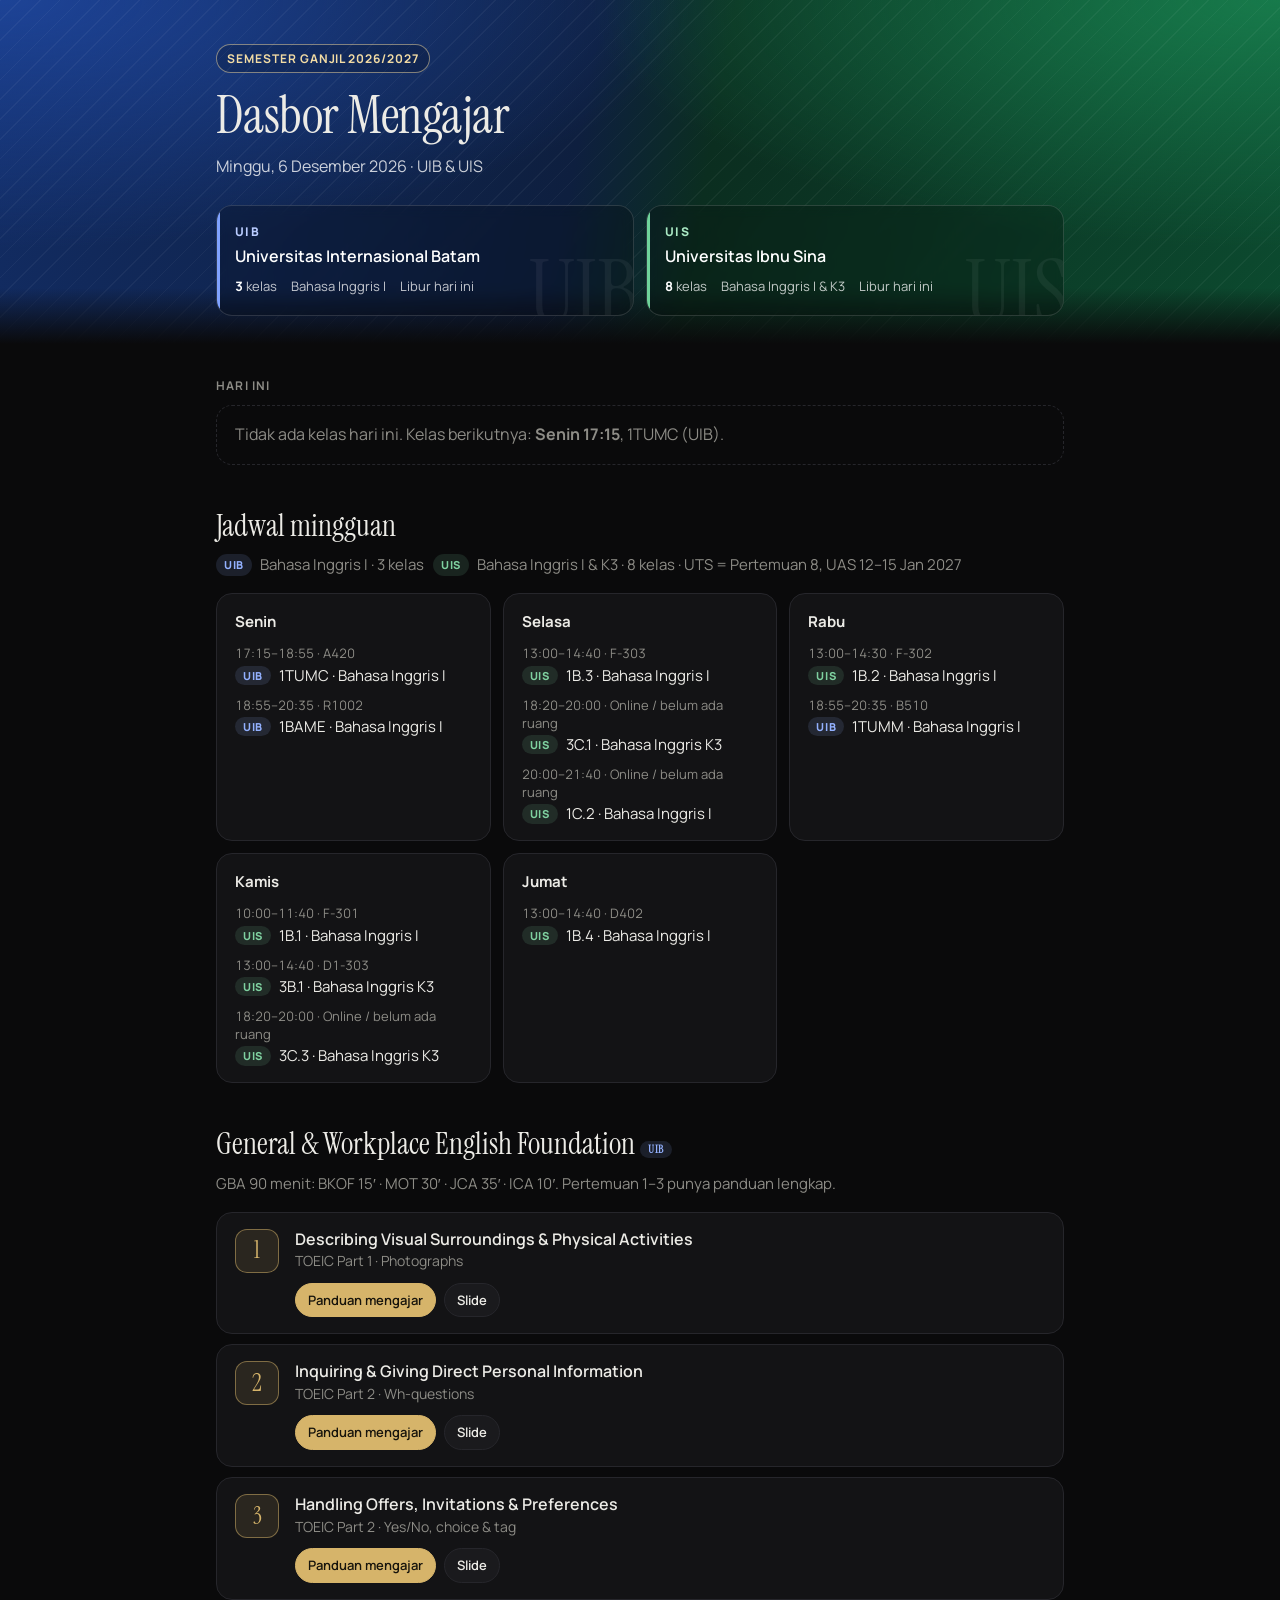
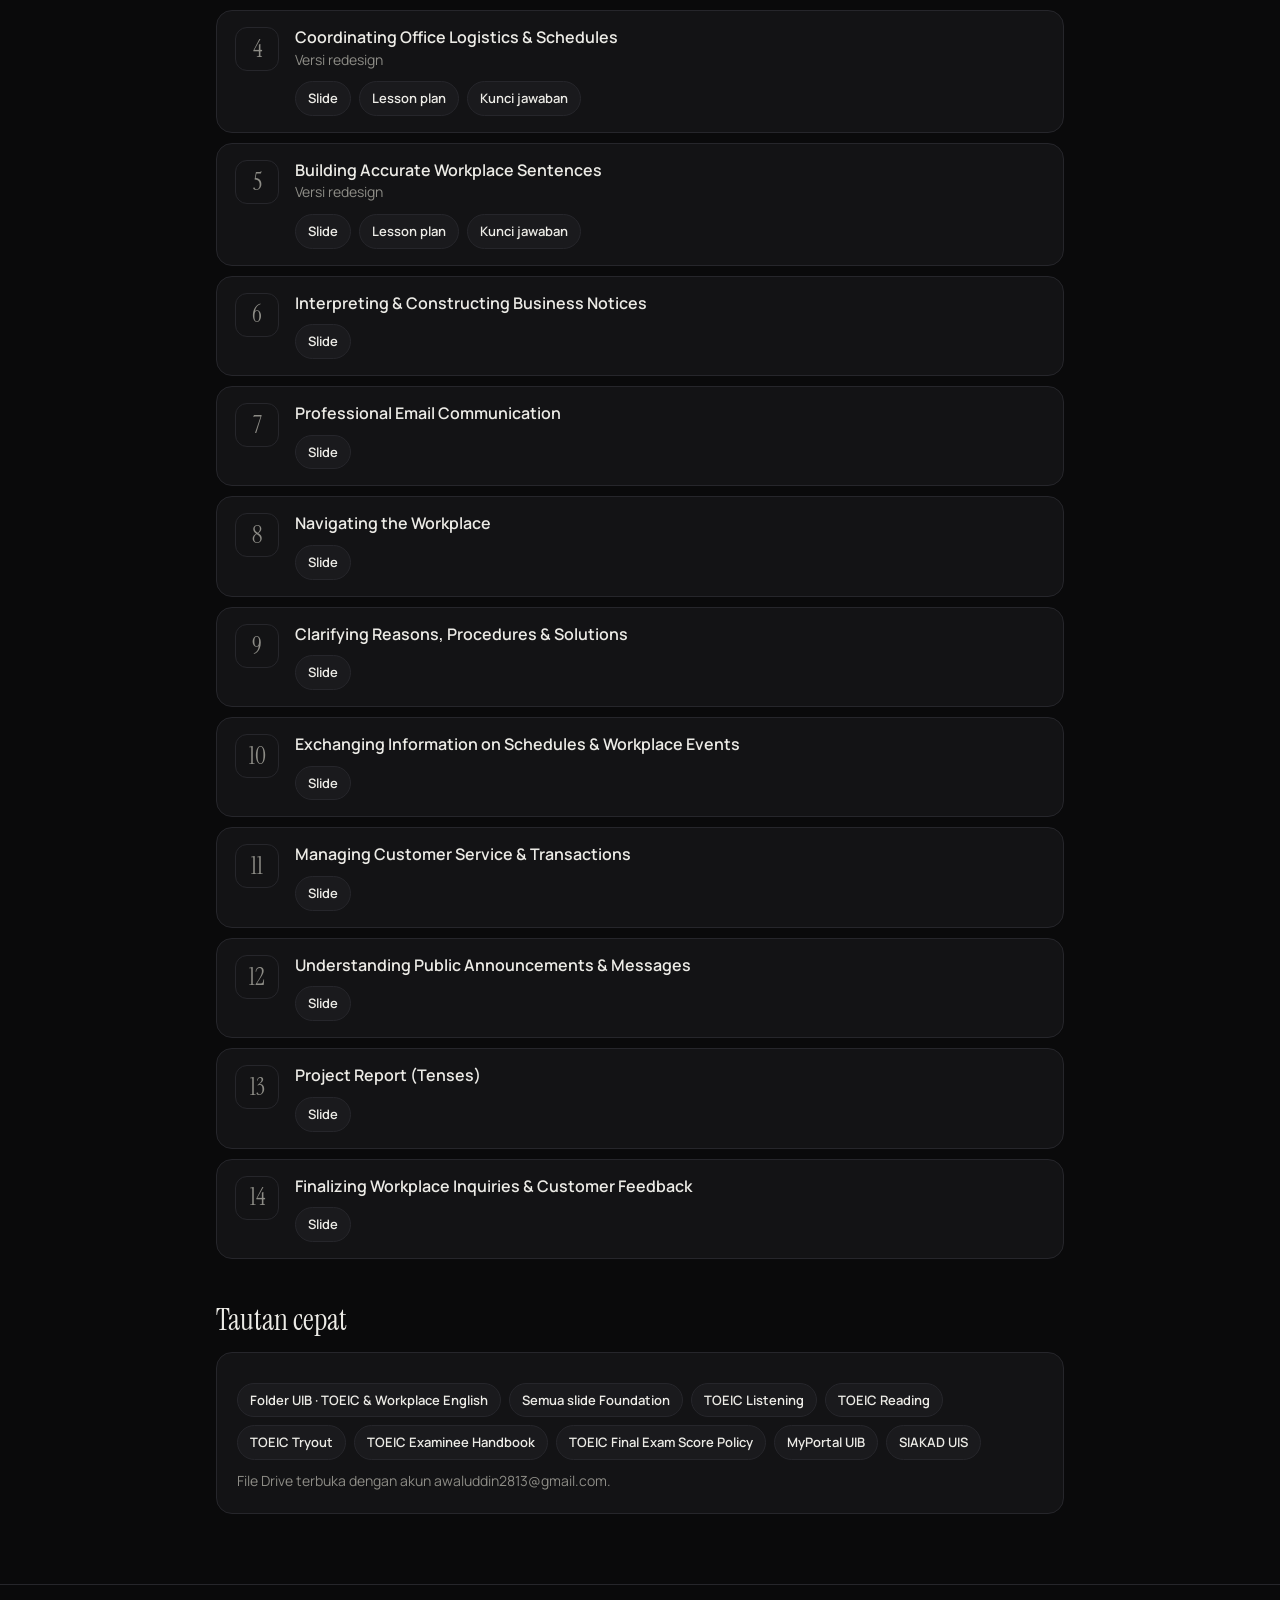
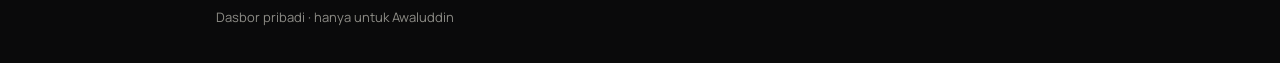
==== commit 599645ca: "Add campus-colored headers (UIB blue, UIS green) Co-Authored-By: Claude Opus 5.5 <noreply@anthropic." ====
--- a/index.html
+++ b/index.html
@@ -9,11 +9,23 @@
 <link rel="stylesheet" href="assets/style.css">
 </head>
 <body>
-<header class="site">
+<header class="site campus dual">
   <div class="wrap">
     <span class="badge">Semester Ganjil 2026/2027</span>
     <h1>Dasbor Mengajar</h1>
     <p id="today-line">Awaluddin, S.Pd., M.Pd. · UIB &amp; UIS</p>
+    <div class="campuses">
+      <div class="campus-card uib"><span class="bar"></span><span class="mark" aria-hidden="true">UIB</span>
+        <div class="code">UIB</div>
+        <div class="name">Universitas Internasional Batam</div>
+        <div class="stats"><span><b>3</b> kelas</span><span>Bahasa Inggris I</span><span id="uib-today"></span></div>
+      </div>
+      <div class="campus-card uis"><span class="bar"></span><span class="mark" aria-hidden="true">UIS</span>
+        <div class="code">UIS</div>
+        <div class="name">Universitas Ibnu Sina</div>
+        <div class="stats"><span><b>8</b> kelas</span><span>Bahasa Inggris I &amp; K3</span><span id="uis-today"></span></div>
+      </div>
+    </div>
   </div>
 </header>
 
@@ -95,6 +107,11 @@
   document.getElementById("today-line").textContent =
     DAYS[now.day] + ", " + now.date + " " + MONTHS[now.month] + " " + now.year + " · UIB & UIS";
 
+  ["uib","uis"].forEach(function (k) {
+    var n = CLASSES.filter(function (c) { return c.day === now.day && c.campus === k; }).length;
+    document.getElementById(k + "-today").innerHTML = n ? "<b>" + n + "</b> hari ini" : "Libur hari ini";
+  });
+
   // Today / next class
   var todayBox = document.getElementById("today");
   var todays = CLASSES.filter(function (c) { return c.day === now.day; });
--- a/assets/style.css
+++ b/assets/style.css
@@ -166,3 +166,52 @@
   .stage { grid-template-columns: 1fr; gap: 6px; }
 }
 @media (prefers-reduced-motion: reduce) { * { transition: none !important; } }
+
+/* ---------- Campus-colored headers ---------- */
+:root { --uib-deep: #122c63; --uib-mid: #1d4396; --uis-deep: #0c4a2f; --uis-mid: #177a4b; }
+header.site.campus { position: relative; overflow: hidden; border-bottom: 0; padding-block: 44px 28px; }
+header.site.campus::before {
+  /* fine diagonal hatching for texture */
+  content: ""; position: absolute; inset: 0; pointer-events: none;
+  background: repeating-linear-gradient(135deg, rgba(255,255,255,.045) 0 1px, transparent 1px 14px);
+}
+header.site.campus::after {
+  /* fade into the black page */
+  content: ""; position: absolute; left: 0; right: 0; bottom: 0; height: 56px; pointer-events: none;
+  background: linear-gradient(to bottom, transparent, var(--bg));
+}
+header.site.campus .wrap { position: relative; z-index: 1; }
+header.site.campus p, header.site.campus a { color: rgba(255,255,255,.78); }
+header.site.campus a:hover { color: #fff; }
+header.site.campus .badge { color: #f3dca4; border-color: rgba(243,220,164,.5); background: rgba(0,0,0,.18); }
+header.site.dual {
+  background:
+    radial-gradient(90% 120% at 0% 0%, var(--uib-mid), transparent 60%),
+    radial-gradient(90% 120% at 100% 0%, var(--uis-mid), transparent 60%),
+    linear-gradient(100deg, var(--uib-deep) 0%, #0e1f3f 45%, #0b2e20 55%, var(--uis-deep) 100%);
+}
+header.site.uib {
+  background:
+    radial-gradient(100% 140% at 0% 0%, var(--uib-mid), transparent 65%),
+    linear-gradient(160deg, var(--uib-deep), #0b1834 80%);
+}
+.campuses { display: grid; grid-template-columns: repeat(2, minmax(0, 1fr)); gap: 12px; margin-top: 26px; }
+.campus-card {
+  position: relative; overflow: hidden; border-radius: 16px; padding: 16px 18px 18px;
+  border: 1px solid rgba(255,255,255,.14); background: rgba(0,0,0,.22);
+  backdrop-filter: blur(6px); -webkit-backdrop-filter: blur(6px); min-width: 0;
+}
+.campus-card .mark {
+  position: absolute; right: -6px; bottom: -22px; font-family: var(--display);
+  font-size: 88px; line-height: 1; color: rgba(255,255,255,.055); pointer-events: none; user-select: none;
+}
+.campus-card .code { font-size: 12px; font-weight: 800; letter-spacing: .12em; }
+.campus-card.uib .code { color: #b9ccff; }
+.campus-card.uis .code { color: #a9e8c3; }
+.campus-card .name { font-weight: 600; color: #fff; line-height: 1.3; margin: 4px 0 10px; }
+.campus-card .stats { display: flex; flex-wrap: wrap; gap: 6px 14px; font-size: 13px; color: rgba(255,255,255,.75); }
+.campus-card .stats b { color: #fff; font-variant-numeric: tabular-nums; }
+.campus-card .bar { position: absolute; left: 0; top: 0; bottom: 0; width: 3px; }
+.campus-card.uib .bar { background: #7fa2ff; }
+.campus-card.uis .bar { background: #6fd39b; }
+@media (max-width: 520px) { .campuses { grid-template-columns: 1fr; } }
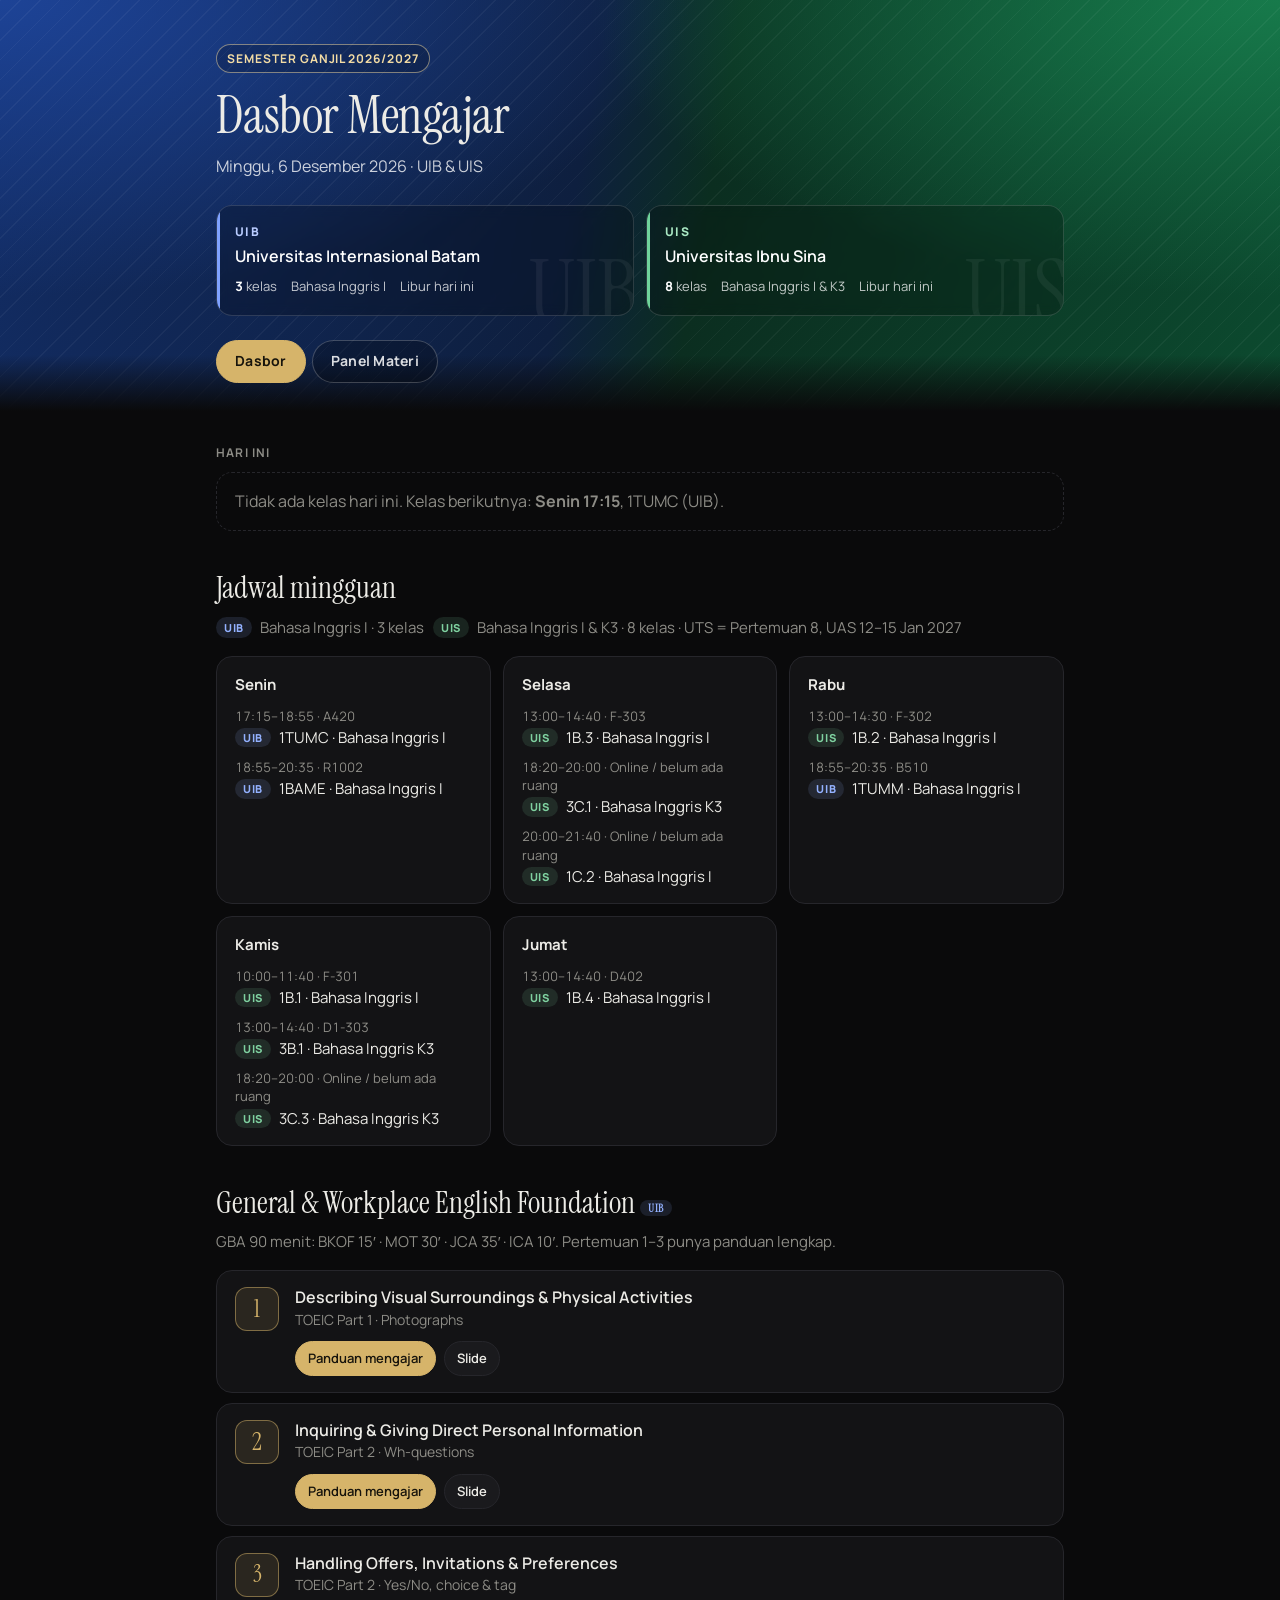
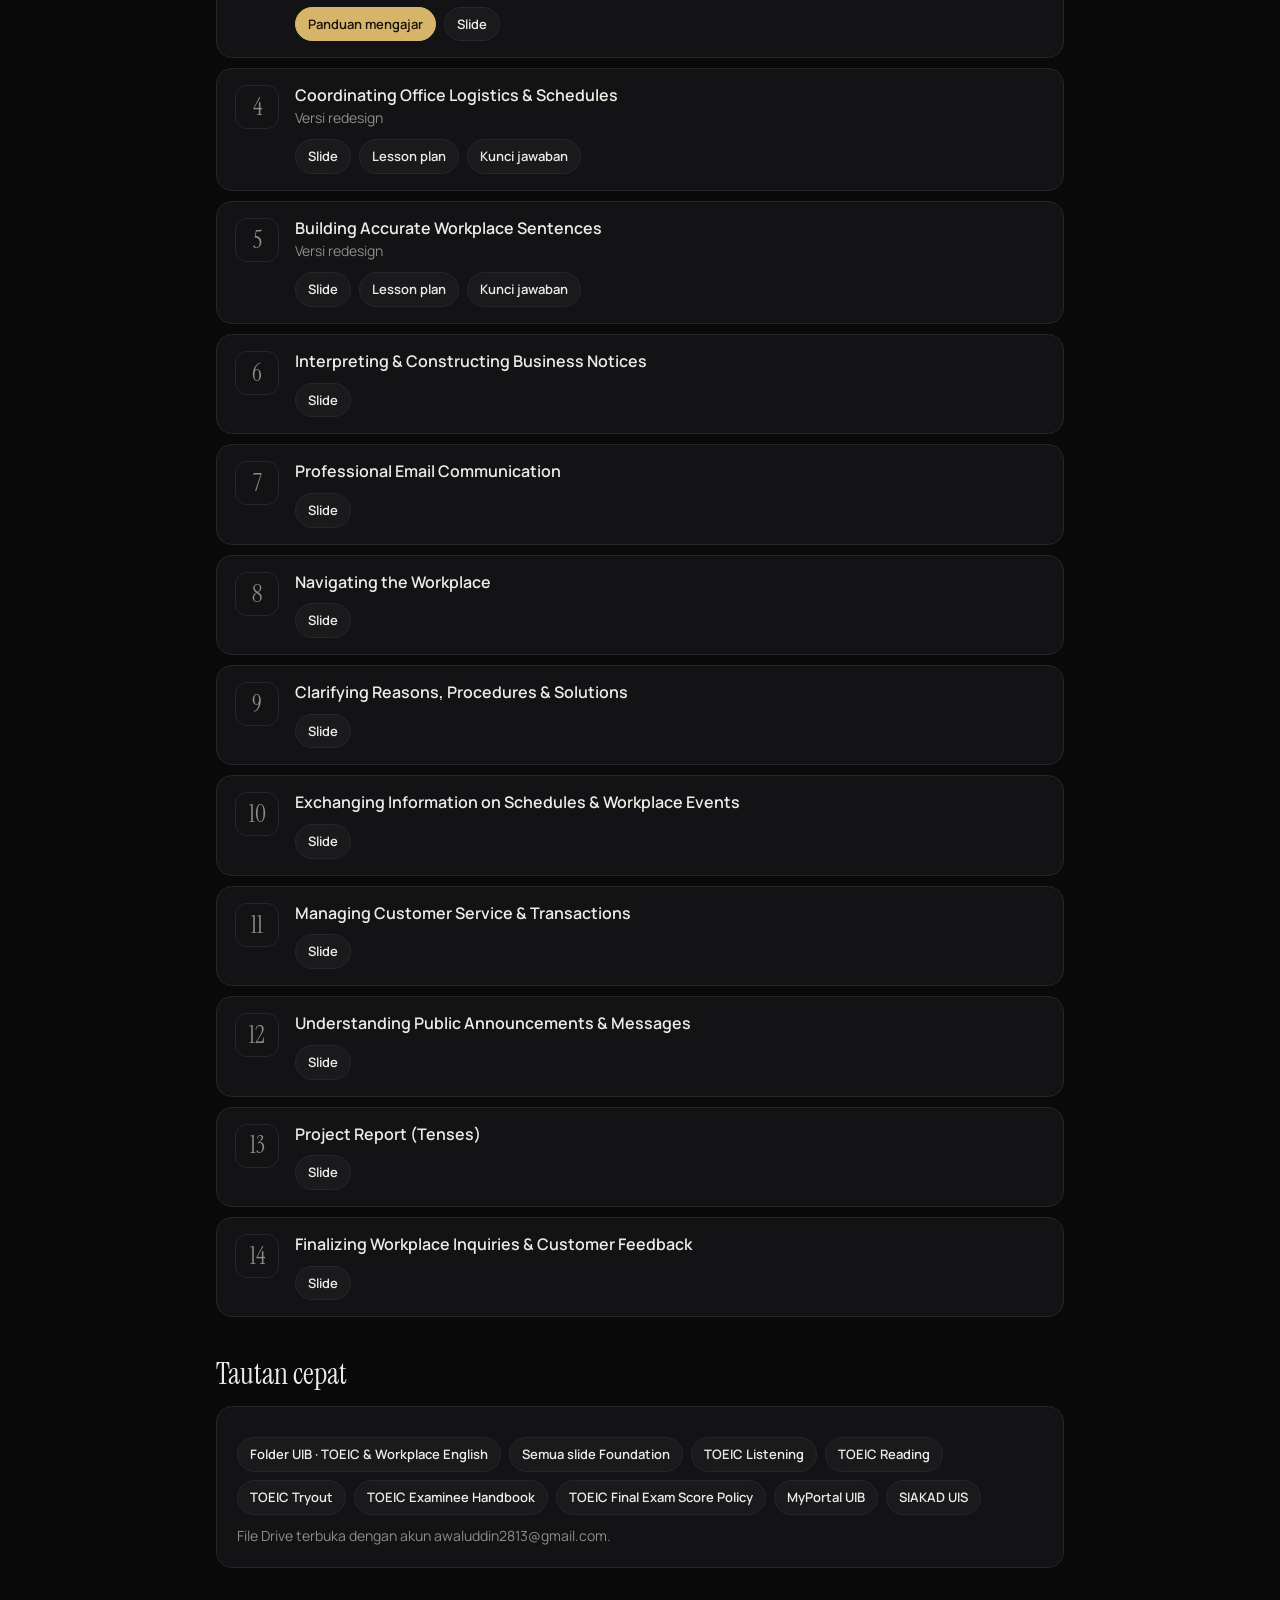
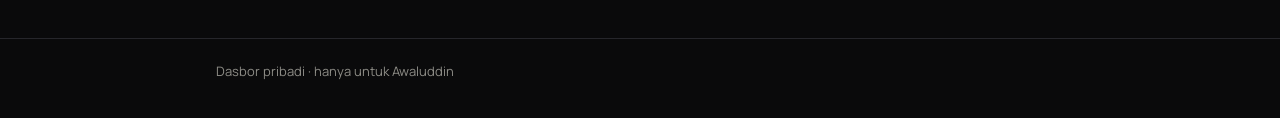
==== commit 2d4c539b: "Add private materials panel (upload, links, notes per campus) Co-Authored-By: Claude Opus 5.5 <norep" ====
--- a/index.html
+++ b/index.html
@@ -26,10 +26,15 @@
         <div class="stats"><span><b>8</b> kelas</span><span>Bahasa Inggris I &amp; K3</span><span id="uis-today"></span></div>
       </div>
     </div>
+    <div class="tabs" role="tablist" aria-label="Tampilan">
+      <button type="button" role="tab" id="tab-dasbor" aria-selected="true" aria-controls="view-dasbor">Dasbor</button>
+      <button type="button" role="tab" id="tab-materi" aria-selected="false" aria-controls="view-materi">Panel Materi</button>
+    </div>
   </div>
 </header>
 
 <main class="wrap">
+<div id="view-dasbor" role="tabpanel" aria-labelledby="tab-dasbor">
   <section>
     <p class="eyebrow" id="today-label">Hari ini</p>
     <div class="today" id="today"></div>
@@ -67,6 +72,67 @@
       <p style="font-size:14px;color:var(--muted);margin:10px 0 0">File Drive terbuka dengan akun awaluddin2813@gmail.com.</p>
     </div>
   </section>
+</div>
+
+<div id="view-materi" role="tabpanel" aria-labelledby="tab-materi" hidden>
+  <section>
+    <h2>Panel Materi</h2>
+    <p class="lead">Simpan materi, tautan dan catatan mengajar per kampus, mata kuliah dan pertemuan. Hanya akun Bapak yang bisa membuka dan mengubahnya.</p>
+    <div id="panel-off" class="empty" hidden>Panel ini aktif saat dasbor dibuka di Claude dengan akun Bapak.</div>
+
+    <div id="panel-on" hidden>
+      <details class="card" id="add-box" open>
+        <summary style="cursor:pointer;font-weight:700;min-height:32px">Tambah materi</summary>
+        <form id="add-form" novalidate style="margin-top:14px">
+          <div class="form-grid">
+            <div class="field"><label for="f-campus">Kampus</label>
+              <select id="f-campus"><option value="uib">UIB · Universitas Internasional Batam</option><option value="uis">UIS · Universitas Ibnu Sina</option></select></div>
+            <div class="field"><label for="f-course">Mata kuliah</label><select id="f-course"></select></div>
+            <div class="field"><label for="f-meeting">Pertemuan</label><select id="f-meeting"></select></div>
+            <div class="field"><label for="f-cat">Kategori</label>
+              <select id="f-cat">
+                <option>Slide</option><option>Handout</option><option>Lesson plan</option><option>Kunci jawaban</option>
+                <option>Audio / video</option><option>Soal ujian</option><option>Tugas mahasiswa</option><option>Administrasi</option><option>Lainnya</option>
+              </select></div>
+            <div class="field wide"><label for="f-title">Judul</label><input id="f-title" type="text" maxlength="160" placeholder="Contoh: Meeting 4 Handout" autocomplete="off"></div>
+            <div class="wide">
+              <div class="seg" role="group" aria-label="Jenis materi" id="f-kind">
+                <button type="button" data-kind="file" aria-pressed="true">File</button>
+                <button type="button" data-kind="link" aria-pressed="false">Tautan</button>
+                <button type="button" data-kind="note" aria-pressed="false">Catatan</button>
+              </div>
+            </div>
+            <div class="wide" data-for="file">
+              <label class="drop" id="drop" for="f-file">
+                <input id="f-file" type="file" multiple accept=".pdf,.png,.jpg,.jpeg,.gif,.webp,.svg,.mp4,.webm,.csv,.md,.json,.txt">
+                <strong>Pilih file</strong> atau seret ke sini
+                <div class="hint" id="file-picked">PDF, gambar, video MP4/WebM, CSV, TXT, Markdown · maks. 20 MB per file</div>
+              </label>
+              <p class="hint">PowerPoint dan Word: ekspor dulu ke PDF, atau simpan di Google Drive lalu tambahkan sebagai <em>Tautan</em>.</p>
+            </div>
+            <div class="field wide" data-for="link" hidden><label for="f-url">Alamat tautan</label><input id="f-url" type="url" inputmode="url" placeholder="https://drive.google.com/..." autocomplete="off"></div>
+            <div class="field wide" data-for="note" hidden><label for="f-note">Catatan</label><textarea id="f-note" maxlength="5000" placeholder="Catatan mengajar, ide, pengingat…"></textarea></div>
+          </div>
+          <div class="form-actions">
+            <button class="btn" type="submit" id="f-save">Simpan</button>
+            <span class="meter" id="meter" hidden><span class="track"><span class="fill" id="meter-fill"></span></span><span id="meter-text"></span></span>
+          </div>
+          <div class="status" id="f-status" role="status" aria-live="polite"></div>
+        </form>
+      </details>
+
+      <div class="toolbar">
+        <div class="seg" role="group" aria-label="Filter kampus" id="filter-campus">
+          <button type="button" data-v="all" aria-pressed="true">Semua</button>
+          <button type="button" data-v="uib" aria-pressed="false">UIB</button>
+          <button type="button" data-v="uis" aria-pressed="false">UIS</button>
+        </div>
+        <div class="search"><input id="q" type="search" placeholder="Cari judul, kategori, catatan…" aria-label="Cari materi" autocomplete="off"></div>
+      </div>
+      <div id="list"><div class="empty">Memuat materi…</div></div>
+    </div>
+  </section>
+</div>
 </main>
 
 <footer class="site">
@@ -175,5 +241,6 @@
   }).join("");
 })();
 </script>
+<script src="assets/panel.js"></script>
 </body>
 </html>
--- a/assets/style.css
+++ b/assets/style.css
@@ -215,3 +215,76 @@
 .campus-card.uib .bar { background: #7fa2ff; }
 .campus-card.uis .bar { background: #6fd39b; }
 @media (max-width: 520px) { .campuses { grid-template-columns: 1fr; } }
+
+/* ---------- Tabs ---------- */
+.tabs { display: flex; gap: 6px; margin-top: 24px; flex-wrap: wrap; }
+.tabs button {
+  font: inherit; font-size: 14px; font-weight: 700; letter-spacing: .02em;
+  padding: 9px 18px; min-height: 42px; border-radius: 999px; cursor: pointer;
+  border: 1px solid rgba(255,255,255,.22); background: rgba(0,0,0,.25); color: rgba(255,255,255,.85);
+}
+.tabs button[aria-selected="true"] { background: var(--gold); border-color: var(--gold); color: #17140c; }
+
+/* ---------- Materials panel ---------- */
+.toolbar { display: flex; flex-wrap: wrap; gap: 10px; align-items: center; justify-content: space-between; margin-bottom: 16px; }
+.seg { display: inline-flex; border: 1px solid var(--line); border-radius: 999px; overflow: hidden; background: var(--surface); }
+.seg button { border: 0; background: transparent; color: var(--muted); font: inherit; font-size: 14px; font-weight: 600; padding: 8px 16px; min-height: 40px; cursor: pointer; }
+.seg button[aria-pressed="true"] { background: var(--surface-2); color: var(--ink); box-shadow: inset 0 -2px 0 var(--gold); }
+.search { flex: 1 1 220px; min-width: 0; }
+.field input, .field select, .field textarea, .search input {
+  width: 100%; font: inherit; font-size: 15px; color: var(--ink); background: var(--surface-2);
+  border: 1px solid var(--line); border-radius: 12px; padding: 10px 12px; min-height: 44px;
+}
+.field textarea { min-height: 96px; resize: vertical; }
+.field input:focus, .field select:focus, .field textarea:focus, .search input:focus { outline: none; border-color: var(--gold); }
+.field label { display: block; font-size: 12px; font-weight: 700; letter-spacing: .08em; text-transform: uppercase; color: var(--muted); margin-bottom: 6px; }
+.form-grid { display: grid; grid-template-columns: repeat(auto-fit, minmax(180px, 1fr)); gap: 12px; }
+.form-grid .wide { grid-column: 1 / -1; }
+.drop { display: block;
+  border: 1.5px dashed var(--line); border-radius: 14px; padding: 20px; text-align: center; color: var(--muted);
+  background: var(--surface-2); cursor: pointer; transition: border-color .15s;
+}
+.drop.over, .drop:hover { border-color: var(--gold); color: var(--ink); }
+.drop strong { color: var(--gold); }
+.drop input { display: none; }
+.hint { font-size: 13px; color: var(--muted); margin: 8px 0 0; }
+.status { font-size: 14px; margin-top: 12px; min-height: 20px; }
+.status.err { color: var(--bad); }
+.status.ok { color: var(--ok); }
+.form-actions { display: flex; gap: 10px; align-items: center; margin-top: 16px; flex-wrap: wrap; }
+.btn:disabled { opacity: .5; cursor: default; }
+.btn.ghost { background: transparent; color: var(--ink); border: 1px solid var(--line); }
+
+.meter { font-size: 13px; color: var(--muted); display: flex; align-items: center; gap: 10px; }
+.meter .track { width: 120px; height: 6px; border-radius: 99px; background: var(--line); overflow: hidden; }
+.meter .fill { height: 100%; background: var(--gold); width: 0; }
+
+.group { margin-top: 28px; }
+.group-head { display: flex; align-items: baseline; gap: 10px; margin-bottom: 10px; flex-wrap: wrap; }
+.group-head h3 { font-family: var(--display); font-weight: 400; font-size: 24px; margin: 0; }
+.group-head .count { font-size: 13px; color: var(--muted); }
+.items { display: grid; gap: 8px; }
+.item {
+  display: grid; grid-template-columns: 40px 1fr auto; gap: 14px; align-items: center;
+  background: var(--surface); border: 1px solid var(--line); border-radius: 14px; padding: 12px 14px;
+}
+.item > div { min-width: 0; }
+.item .ico {
+  width: 40px; height: 40px; border-radius: 10px; display: grid; place-items: center;
+  font-size: 11px; font-weight: 800; letter-spacing: .04em; color: var(--gold); background: var(--gold-soft);
+}
+.item .ico.link { color: var(--uib); background: var(--uib-soft); }
+.item .ico.note { color: var(--uis); background: var(--uis-soft); }
+.item .t { font-weight: 600; overflow-wrap: anywhere; }
+.item .m { font-size: 13px; color: var(--muted); }
+.item .body { font-size: 14px; color: #d9d6cc; white-space: pre-wrap; margin-top: 4px; overflow-wrap: anywhere; }
+.item .acts { display: flex; gap: 6px; flex-wrap: wrap; justify-content: flex-end; }
+.item .acts .chip { min-height: 34px; }
+.chip.danger { color: var(--bad); }
+.chip.danger.armed { background: var(--bad); color: #1b0d0a; border-color: var(--bad); }
+@media (max-width: 520px) {
+  .item { grid-template-columns: 40px 1fr; }
+  .item .acts { grid-column: 1 / -1; justify-content: flex-start; }
+}
+
+[hidden] { display: none !important; }
